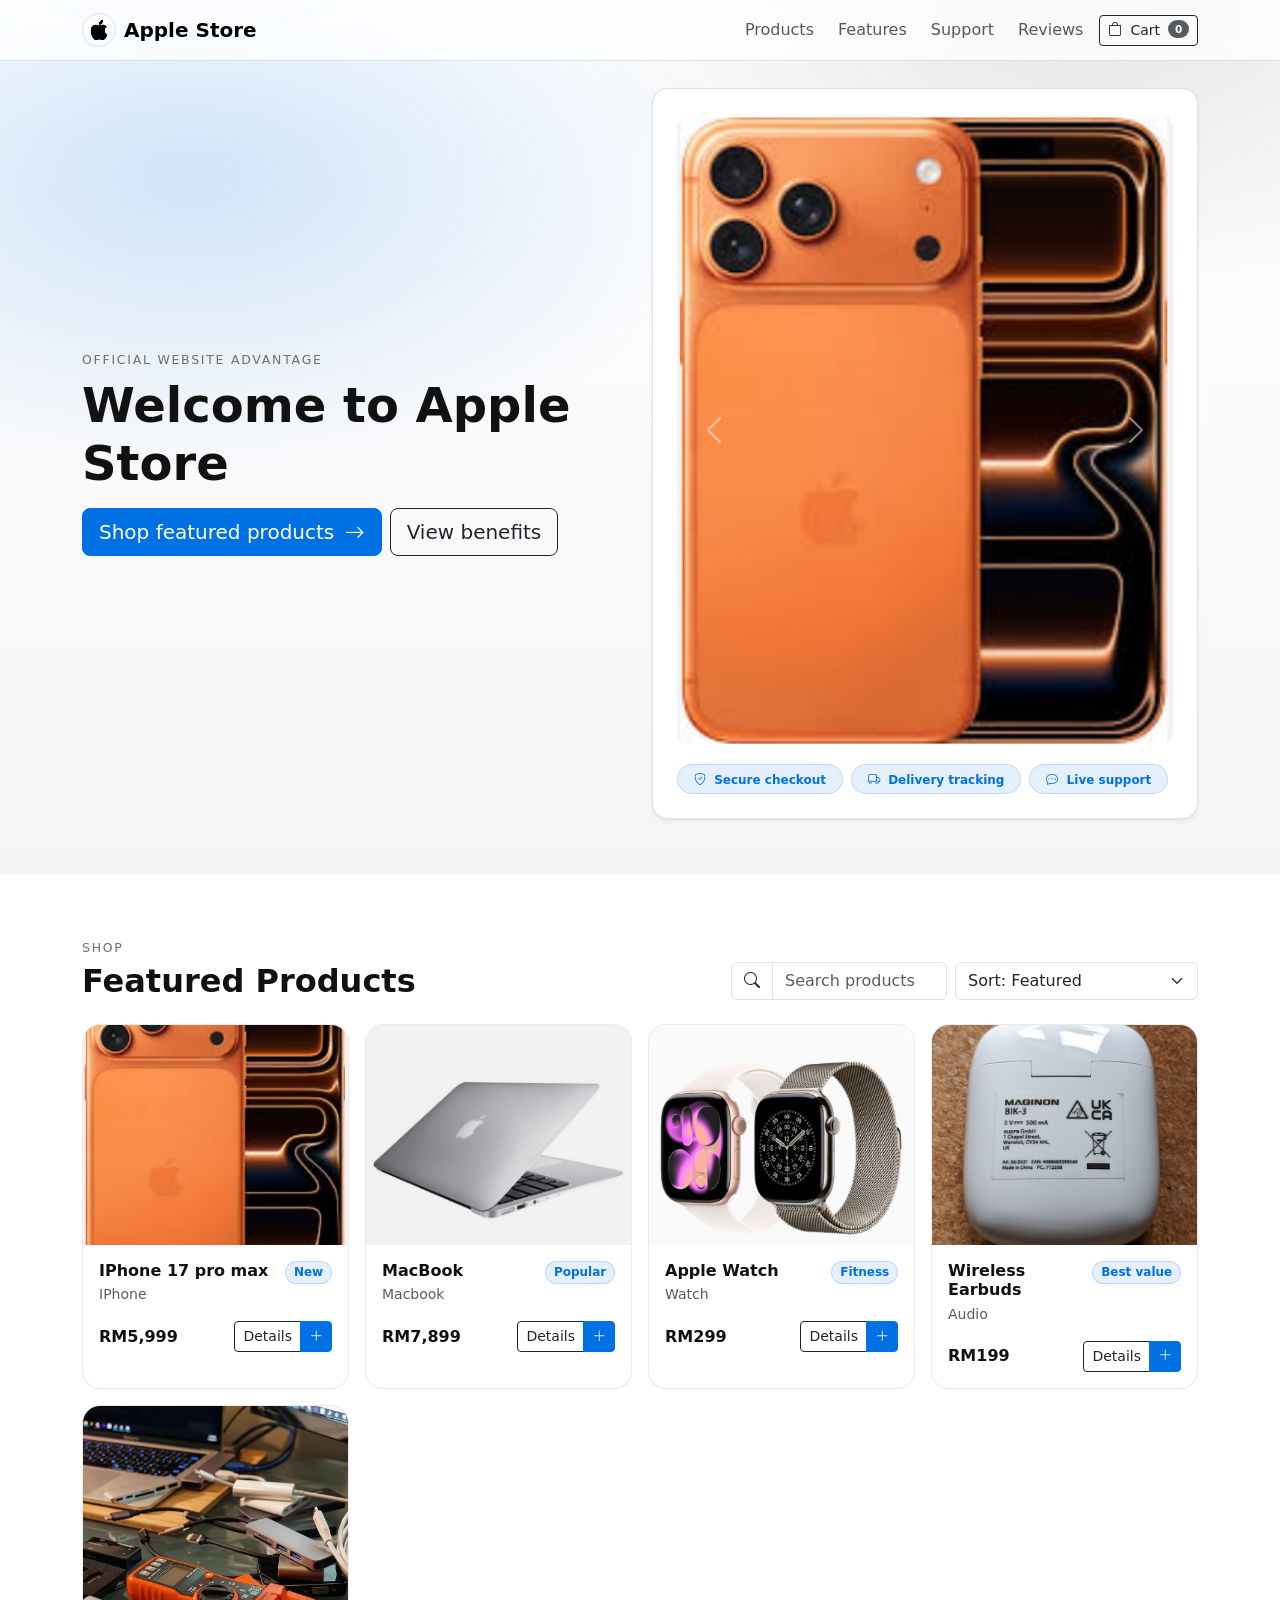
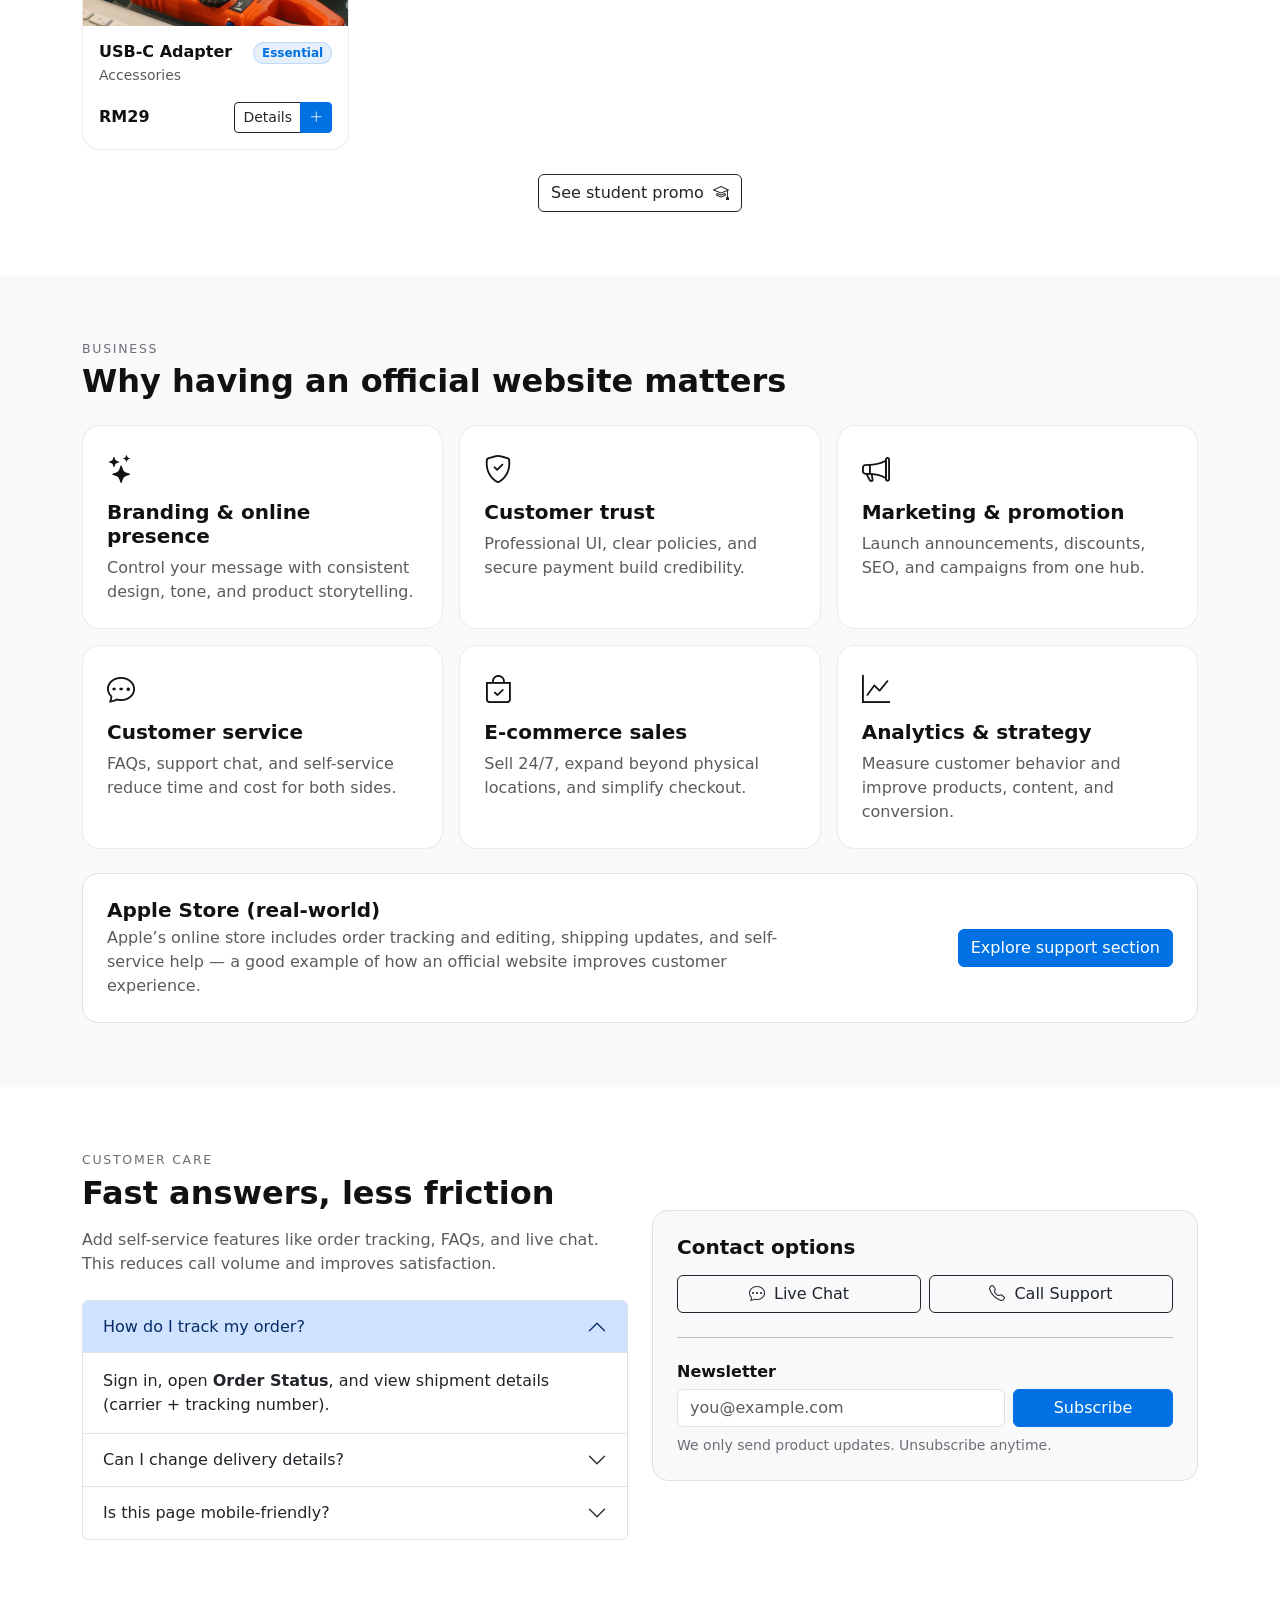
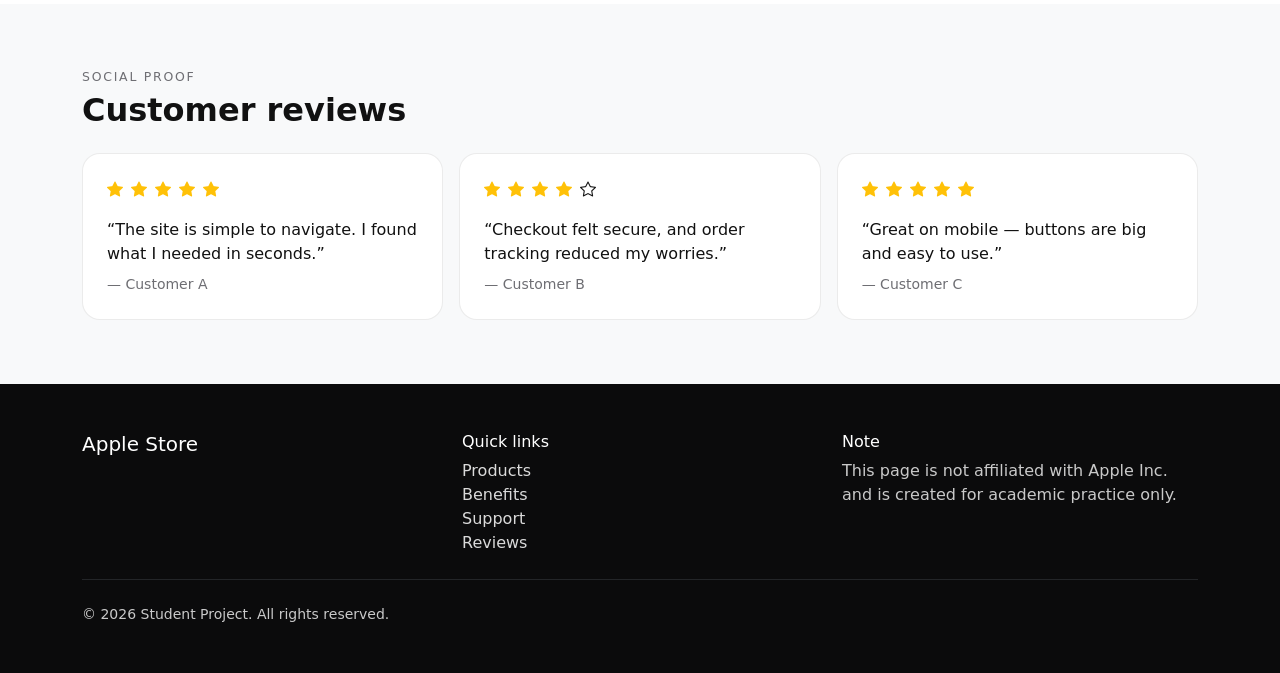
==== index.html @ 14f49285 "Update index.html" ====
<!DOCTYPE html>
<html lang="en">
<head>
  <meta charset="utf-8"/>
  <meta name="viewport" content="width=device-width, initial-scale=1"/>
  <title>Apple Store</title>

  <link href="https://cdn.jsdelivr.net/npm/bootstrap@5.3.3/dist/css/bootstrap.min.css" rel="stylesheet">
  <link href="https://cdn.jsdelivr.net/npm/bootstrap-icons@1.11.3/font/bootstrap-icons.min.css" rel="stylesheet">
  <link href="./style.css" rel="stylesheet">

  <meta name="description" content="Educational Apple Store style landing page example built with HTML, CSS, and Bootstrap.">
</head>

<body>
  <!-- Top Nav -->
  <nav class="navbar navbar-expand-lg bg-white bg-opacity-75 border-bottom fixed-top">
    <div class="container">
      <a class="navbar-brand fw-semibold d-flex align-items-center gap-2" href="#">
        <span class="d-inline-flex align-items-center justify-content-center rounded-circle border" style="width:34px;height:34px">
          <i class="bi bi-apple" aria-hidden="true"></i>
        </span>
        <span>Apple Store</span>
      </a>

      <button class="navbar-toggler" type="button" data-bs-toggle="collapse" data-bs-target="#navMain" aria-controls="navMain" aria-expanded="false" aria-label="Toggle navigation">
        <span class="navbar-toggler-icon"></span>
      </button>

      <div class="collapse navbar-collapse" id="navMain">
        <ul class="navbar-nav ms-auto align-items-lg-center gap-lg-2">
          <li class="nav-item"><a class="nav-link" href="#products">Products</a></li>
          <li class="nav-item"><a class="nav-link" href="#features">Features</a></li>
          <li class="nav-item"><a class="nav-link" href="#support">Support</a></li>
          <li class="nav-item"><a class="nav-link" href="#reviews">Reviews</a></li>
          <li class="nav-item">
            <button class="btn btn-outline-dark btn-sm d-flex align-items-center gap-2" data-bs-toggle="offcanvas" data-bs-target="#cartCanvas" aria-controls="cartCanvas">
              <i class="bi bi-bag" aria-hidden="true"></i>
              Cart
              <span id="cartCount" class="badge text-bg-dark rounded-pill">0</span>
            </button>
          </li>
        </ul>
      </div>
    </div>
  </nav>

  <!-- Hero -->
  <header class="hero">
    <div class="container">
      <div class="row align-items-center g-4">
        <div class="col-lg-6">
          <p class="kicker mb-2">Official Website Advantage</p>
          <h1 class="display-5 fw-bold mb-3">Welcome to Apple Store</h1>

          <div class="d-flex flex-wrap gap-2">
            <a class="btn btn-brand btn-lg" href="#products">
              Shop featured products <i class="bi bi-arrow-right ms-1" aria-hidden="true"></i>
            </a>
            <a class="btn btn-outline-dark btn-lg" href="#features">View benefits</a>
          </div>
        </div>

        <div class="col-lg-6">
          <div class="p-3 p-md-4 bg-white rounded-4 border shadow-sm">
            <div id="heroCarousel" class="carousel slide" data-bs-ride="carousel" aria-label="Featured product carousel">
              <div class="carousel-inner rounded-4">
                <div class="carousel-item active">
                  <img src="iphone.jpg" class="d-block w-100" alt="Smartphone product photo">
                </div>
                <div class="carousel-item">
                  <img src="macbook.jpg" class="d-block w-100" alt="Laptop product photo">
                </div>
                <div class="carousel-item">
                  <img src="apple watch.jpg" class="d-block w-100" alt="Smartwatch product photo">
                </div>
              </div>
              <button class="carousel-control-prev" type="button" data-bs-target="#heroCarousel" data-bs-slide="prev" aria-label="Previous">
                <span class="carousel-control-prev-icon" aria-hidden="true"></span>
              </button>
              <button class="carousel-control-next" type="button" data-bs-target="#heroCarousel" data-bs-slide="next" aria-label="Next">
                <span class="carousel-control-next-icon" aria-hidden="true"></span>
              </button>
            </div>

            <div class="d-flex flex-wrap gap-2 mt-3">
              <span class="badge badge-soft rounded-pill px-3 py-2"><i class="bi bi-shield-check me-1" aria-hidden="true"></i> Secure checkout</span>
              <span class="badge badge-soft rounded-pill px-3 py-2"><i class="bi bi-truck me-1" aria-hidden="true"></i> Delivery tracking</span>
              <span class="badge badge-soft rounded-pill px-3 py-2"><i class="bi bi-chat-dots me-1" aria-hidden="true"></i> Live support</span>
            </div>
          </div>
        </div>
      </div>
    </div>
  </header>

  <!-- Products -->
  <section id="products" class="section-pad">
    <div class="container">
      <div class="d-flex flex-wrap align-items-end justify-content-between gap-2 mb-4">
        <div>
          <p class="kicker mb-1">Shop</p>
          <h2 class="fw-bold mb-0">Featured Products</h2>
        </div>
        <div class="d-flex gap-2">
          <div class="input-group">
            <span class="input-group-text bg-white"><i class="bi bi-search" aria-hidden="true"></i></span>
            <input id="searchInput" type="search" class="form-control" placeholder="Search products (e.g., phone)" aria-label="Search products">
          </div>
          <select id="sortSelect" class="form-select" aria-label="Sort products">
            <option value="featured" selected>Sort: Featured</option>
            <option value="priceLow">Price: Low → High</option>
            <option value="priceHigh">Price: High → Low</option>
          </select>
        </div>
      </div>

      <div id="productGrid" class="row g-3">
        <!-- Product cards injected by JS -->
      </div>

      <div class="text-center mt-4">
        <button class="btn btn-outline-dark" data-bs-toggle="modal" data-bs-target="#promoModal">
          See student promo <i class="bi bi-mortarboard ms-1" aria-hidden="true"></i>
        </button>
      </div>
    </div>
  </section>

  <!-- Features -->
  <section id="features" class="section-pad bg-light">
    <div class="container">
      <p class="kicker mb-1">Business</p>
      <h2 class="fw-bold mb-4">Why having an official website matters</h2>

      <div class="row g-3">
        <div class="col-md-6 col-lg-4">
          <div class="feature-tile p-4 h-100">
            <i class="bi bi-stars fs-3" aria-hidden="true"></i>
            <h5 class="mt-2 fw-semibold">Branding & online presence</h5>
            <p class="mb-0 text-muted">Control your message with consistent design, tone, and product storytelling.</p>
          </div>
        </div>
        <div class="col-md-6 col-lg-4">
          <div class="feature-tile p-4 h-100">
            <i class="bi bi-shield-check fs-3" aria-hidden="true"></i>
            <h5 class="mt-2 fw-semibold">Customer trust</h5>
            <p class="mb-0 text-muted">Professional UI, clear policies, and secure payment build credibility.</p>
          </div>
        </div>
        <div class="col-md-6 col-lg-4">
          <div class="feature-tile p-4 h-100">
            <i class="bi bi-megaphone fs-3" aria-hidden="true"></i>
            <h5 class="mt-2 fw-semibold">Marketing & promotion</h5>
            <p class="mb-0 text-muted">Launch announcements, discounts, SEO, and campaigns from one hub.</p>
          </div>
        </div>
        <div class="col-md-6 col-lg-4">
          <div class="feature-tile p-4 h-100">
            <i class="bi bi-chat-dots fs-3" aria-hidden="true"></i>
            <h5 class="mt-2 fw-semibold">Customer service</h5>
            <p class="mb-0 text-muted">FAQs, support chat, and self-service reduce time and cost for both sides.</p>
          </div>
        </div>
        <div class="col-md-6 col-lg-4">
          <div class="feature-tile p-4 h-100">
            <i class="bi bi-bag-check fs-3" aria-hidden="true"></i>
            <h5 class="mt-2 fw-semibold">E-commerce sales</h5>
            <p class="mb-0 text-muted">Sell 24/7, expand beyond physical locations, and simplify checkout.</p>
          </div>
        </div>
        <div class="col-md-6 col-lg-4">
          <div class="feature-tile p-4 h-100">
            <i class="bi bi-graph-up fs-3" aria-hidden="true"></i>
            <h5 class="mt-2 fw-semibold">Analytics & strategy</h5>
            <p class="mb-0 text-muted">Measure customer behavior and improve products, content, and conversion.</p>
          </div>
        </div>
      </div>

      <div class="mt-4 p-4 bg-white border rounded-4">
        <div class="row g-3 align-items-center">
          <div class="col-lg-8">
            <h5 class="fw-semibold mb-1">Apple Store (real-world)</h5>
            <p class="mb-0 text-muted">
              Apple’s online store includes order tracking and editing, shipping updates, and self-service help —
              a good example of how an official website improves customer experience.
            </p>
          </div>
          <div class="col-lg-4 text-lg-end">
            <a class="btn btn-brand" href="#support">Explore support section</a>
          </div>
        </div>
      </div>
    </div>
  </section>

  <!-- Support -->
  <section id="support" class="section-pad">
    <div class="container">
      <div class="row align-items-center g-4">
        <div class="col-lg-6">
          <p class="kicker mb-1">Customer care</p>
          <h2 class="fw-bold mb-3">Fast answers, less friction</h2>
          <p class="text-muted mb-4">
            Add self-service features like order tracking, FAQs, and live chat. This reduces call volume and improves satisfaction.
          </p>

          <div class="accordion" id="supportFaq">
            <div class="accordion-item">
              <h2 class="accordion-header" id="q1">
                <button class="accordion-button" type="button" data-bs-toggle="collapse" data-bs-target="#a1" aria-expanded="true" aria-controls="a1">
                  How do I track my order?
                </button>
              </h2>
              <div id="a1" class="accordion-collapse collapse show" aria-labelledby="q1" data-bs-parent="#supportFaq">
                <div class="accordion-body">
                  Sign in, open <strong>Order Status</strong>, and view shipment details (carrier + tracking number).
                </div>
              </div>
            </div>

            <div class="accordion-item">
              <h2 class="accordion-header" id="q2">
                <button class="accordion-button collapsed" type="button" data-bs-toggle="collapse" data-bs-target="#a2" aria-expanded="false" aria-controls="a2">
                  Can I change delivery details?
                </button>
              </h2>
              <div id="a2" class="accordion-collapse collapse" aria-labelledby="q2" data-bs-parent="#supportFaq">
                <div class="accordion-body">
                  Yes—many stores allow you to edit contact or delivery details before shipping.
                </div>
              </div>
            </div>

            <div class="accordion-item">
              <h2 class="accordion-header" id="q3">
                <button class="accordion-button collapsed" type="button" data-bs-toggle="collapse" data-bs-target="#a3" aria-expanded="false" aria-controls="a3">
                  Is this page mobile-friendly?
                </button>
              </h2>
              <div id="a3" class="accordion-collapse collapse" aria-labelledby="q3" data-bs-parent="#supportFaq">
                <div class="accordion-body">
                  Yes—Bootstrap grid + responsive components adapt layout for phones, tablets, and desktops.
                </div>
              </div>
            </div>
          </div>
        </div>

        <div class="col-lg-6">
          <div class="p-4 bg-light border rounded-4">
            <h5 class="fw-semibold">Contact options</h5>
            <div class="row g-2 mt-2">
              <div class="col-sm-6">
                <button class="btn btn-outline-dark w-100" id="chatBtn">
                  <i class="bi bi-chat-dots me-1" aria-hidden="true"></i> Live Chat
                </button>
              </div>
              <div class="col-sm-6">
                <button class="btn btn-outline-dark w-100" id="callBtn">
                  <i class="bi bi-telephone me-1" aria-hidden="true"></i> Call Support
                </button>
              </div>
            </div>

            <hr class="my-4">

            <h6 class="fw-semibold">Newsletter</h6>
            <form class="row g-2" id="newsletterForm">
              <div class="col-8">
                <label class="visually-hidden" for="newsletterEmail">Email</label>
                <input id="newsletterEmail" type="email" class="form-control" placeholder="you@example.com" required>
              </div>
              <div class="col-4">
                <button class="btn btn-brand w-100" type="submit">Subscribe</button>
              </div>
            </form>
            <p class="small-note mt-2 mb-0">We only send product updates. Unsubscribe anytime.</p>
          </div>
        </div>
      </div>
    </div>
  </section>

  <!-- Reviews -->
  <section id="reviews" class="section-pad bg-light">
    <div class="container">
      <p class="kicker mb-1">Social proof</p>
      <h2 class="fw-bold mb-4">Customer reviews</h2>

      <div class="row g-3">
        <div class="col-md-4">
          <div class="testimonial p-4 h-100">
            <div class="d-flex align-items-center gap-2">
              <i class="bi bi-star-fill text-warning" aria-hidden="true"></i>
              <i class="bi bi-star-fill text-warning" aria-hidden="true"></i>
              <i class="bi bi-star-fill text-warning" aria-hidden="true"></i>
              <i class="bi bi-star-fill text-warning" aria-hidden="true"></i>
              <i class="bi bi-star-fill text-warning" aria-hidden="true"></i>
            </div>
            <p class="mt-3 mb-0">“The site is simple to navigate. I found what I needed in seconds.”</p>
            <p class="small-note mt-2 mb-0">— Customer A</p>
          </div>
        </div>
        <div class="col-md-4">
          <div class="testimonial p-4 h-100">
            <div class="d-flex align-items-center gap-2">
              <i class="bi bi-star-fill text-warning" aria-hidden="true"></i>
              <i class="bi bi-star-fill text-warning" aria-hidden="true"></i>
              <i class="bi bi-star-fill text-warning" aria-hidden="true"></i>
              <i class="bi bi-star-fill text-warning" aria-hidden="true"></i>
              <i class="bi bi-star" aria-hidden="true"></i>
            </div>
            <p class="mt-3 mb-0">“Checkout felt secure, and order tracking reduced my worries.”</p>
            <p class="small-note mt-2 mb-0">— Customer B</p>
          </div>
        </div>
        <div class="col-md-4">
          <div class="testimonial p-4 h-100">
            <div class="d-flex align-items-center gap-2">
              <i class="bi bi-star-fill text-warning" aria-hidden="true"></i>
              <i class="bi bi-star-fill text-warning" aria-hidden="true"></i>
              <i class="bi bi-star-fill text-warning" aria-hidden="true"></i>
              <i class="bi bi-star-fill text-warning" aria-hidden="true"></i>
              <i class="bi bi-star-fill text-warning" aria-hidden="true"></i>
            </div>
            <p class="mt-3 mb-0">“Great on mobile — buttons are big and easy to use.”</p>
            <p class="small-note mt-2 mb-0">— Customer C</p>
          </div>
        </div>
      </div>
    </div>
  </section>

  <!-- Footer -->
  <footer class="footer py-5">
    <div class="container">
      <div class="row g-4">
        <div class="col-md-6 col-lg-4">
          <h5 class="text-white">Apple Store</h5>
        </div>
        <div class="col-md-6 col-lg-4">
          <h6 class="text-white">Quick links</h6>
          <ul class="list-unstyled mb-0">
            <li><a href="#products">Products</a></li>
            <li><a href="#features">Benefits</a></li>
            <li><a href="#support">Support</a></li>
            <li><a href="#reviews">Reviews</a></li>
          </ul>
        </div>
        <div class="col-lg-4">
          <h6 class="text-white">Note</h6>
          <p class="mb-0">This page is not affiliated with Apple Inc. and is created for academic practice only.</p>
        </div>
      </div>

      <hr class="border-secondary my-4">

      <div class="d-flex flex-wrap justify-content-between align-items-center gap-2">
        <small>© 2026 Student Project. All rights reserved.</small>
      </div>
    </div>
  </footer>

  <!-- Offcanvas Cart -->
  <div class="offcanvas offcanvas-end" tabindex="-1" id="cartCanvas" aria-labelledby="cartCanvasLabel">
    <div class="offcanvas-header">
      <h5 class="offcanvas-title" id="cartCanvasLabel"><i class="bi bi-bag me-1" aria-hidden="true"></i> Cart</h5>
      <button type="button" class="btn-close" data-bs-dismiss="offcanvas" aria-label="Close"></button>
    </div>
    <div class="offcanvas-body">
      <div id="cartItems" class="vstack gap-3">
        <p class="text-muted mb-0">No items yet. Add a product to begin.</p>
      </div>

      <hr class="my-4">

      <div class="d-flex justify-content-between">
        <span class="fw-semibold">Subtotal</span>
        <span id="cartSubtotal" class="fw-semibold">RM0</span>
      </div>

      <div class="d-grid gap-2 mt-3">
        <button class="btn btn-brand" id="checkoutBtn"><i class="bi bi-lock me-1" aria-hidden="true"></i> Secure checkout</button>
        <button class="btn btn-outline-dark" id="clearCartBtn">Clear cart</button>
      </div>

      <p class="small-note mt-3 mb-0">
        Demo cart for assignment only (no real payment).
      </p>
    </div>
  </div>

  <!-- Promo Modal -->
  <div class="modal fade" id="promoModal" tabindex="-1" aria-labelledby="promoModalLabel" aria-hidden="true">
    <div class="modal-dialog modal-dialog-centered">
      <div class="modal-content rounded-4">
        <div class="modal-header">
          <h5 class="modal-title" id="promoModalLabel"><i class="bi bi-mortarboard me-1" aria-hidden="true"></i> Student promotion</h5>
          <button type="button" class="btn-close" data-bs-dismiss="modal" aria-label="Close"></button>
        </div>
        <div class="modal-body">
          <p class="mb-2">Example promo message:</p>
          <ul class="mb-0">
            <li>Save 10% on selected devices</li>
            <li>Free engraving on accessories</li>
            <li>Extended warranty add-on</li>
          </ul>
        </div>
        <div class="modal-footer">
          <button type="button" class="btn btn-outline-dark" data-bs-dismiss="modal">Close</button>
          <a href="#products" class="btn btn-brand" data-bs-dismiss="modal">Start shopping</a>
        </div>
      </div>
    </div>
  </div>

  <!-- Product Details Modal -->
  <div class="modal fade" id="productModal" tabindex="-1" aria-hidden="true">
    <div class="modal-dialog modal-dialog-centered">
      <div class="modal-content rounded-4">
        <div class="modal-header">
          <h5 class="modal-title" id="modalTitle">Product</h5>
          <button type="button" class="btn-close" data-bs-dismiss="modal" aria-label="Close"></button>
        </div>

        <div class="modal-body text-center">
          <img id="modalImg" src="" alt="" class="img-fluid rounded mb-3" style="max-height:250px;">
          <p id="modalCategory" class="text-muted mb-1"></p>
          <h4 id="modalPrice" class="mb-3"></h4>
          <p id="modalDesc">Product description here.</p>
        </div>

        <div class="modal-footer">
          <button class="btn btn-brand" id="modalAddCart">Add to Cart</button>
          <button class="btn btn-outline-dark" data-bs-dismiss="modal">Close</button>
        </div>
      </div>
    </div>
  </div>

  <!-- Toast -->
  <div class="toast-container position-fixed bottom-0 end-0 p-3">
    <div id="appToast" class="toast align-items-center" role="status" aria-live="polite" aria-atomic="true">
      <div class="d-flex">
        <div id="toastBody" class="toast-body">Added to cart.</div>
        <button type="button" class="btn-close me-2 m-auto" data-bs-dismiss="toast" aria-label="Close"></button>
      </div>
    </div>
  </div>

  <script src="https://cdn.jsdelivr.net/npm/bootstrap@5.3.3/dist/js/bootstrap.bundle.min.js"></script>

  <script>
    // ------- Data -------
    const PRODUCTS = [
      {
        id: "phone",
        name: "IPhone 17 pro max",
        category: "IPhone",
        price: 5999,
        img: "iphone.jpg",
        tag: "New",
        desc: "A modern smartphone with powerful performance, advanced camera features, and premium design."
      },
      {
        id: "laptop",
        name: "MacBook",
        category: "Macbook",
        price: 7899,
        img: "macbook.jpg",
        tag: "Popular",
        desc: "A lightweight and powerful laptop suitable for students, office work, and creative tasks."
      },
      {
        id: "watch",
        name: "Apple Watch",
        category: "Watch",
        price: 299,
        img: "apple watch.jpg",
        tag: "Fitness",
        desc: "A smart watch that helps users track fitness, health, notifications, and daily activities."
      },
      {
        id: "earbuds",
        name: "Wireless Earbuds",
        category: "Audio",
        price: 199,
        img: "earbuds.jpg",
        tag: "Best value",
        desc: "Wireless earbuds with clear sound quality, comfortable fit, and easy Bluetooth connection."
      },
      {
        id: "accessory",
        name: "USB-C Adapter",
        category: "Accessories",
        price: 29,
        img: "adapter.jpg",
        tag: "Essential",
        desc: "A compact USB-C adapter used to connect devices such as USB drives, HDMI displays, and other accessories."
      }
    ];

    // ------- Render -------
    const productGrid = document.getElementById("productGrid");
    const searchInput = document.getElementById("searchInput");
    const sortSelect = document.getElementById("sortSelect");

    function money(n) {
      return "RM" + n.toLocaleString();
    }

    function renderProducts(list) {
      productGrid.innerHTML = "";
      list.forEach(p => {
        const col = document.createElement("div");
        col.className = "col-sm-6 col-lg-4 col-xl-3";
        col.innerHTML = `
          <div class="product-card h-100">
            <img src="${p.img}" alt="${p.name}">
            <div class="p-3">
              <div class="d-flex justify-content-between align-items-start gap-2">
                <div>
                  <h6 class="fw-semibold mb-1">${p.name}</h6>
                  <div class="text-muted small">${p.category}</div>
                </div>
                <span class="badge badge-soft rounded-pill">${p.tag}</span>
              </div>
              <div class="d-flex justify-content-between align-items-center mt-3">
                <div class="price">${money(p.price)}</div>
                <div class="btn-group">
                  <button class="btn btn-outline-dark btn-sm" data-action="details" data-id="${p.id}">
                    Details
                  </button>
                  <button class="btn btn-brand btn-sm" data-action="add" data-id="${p.id}">
                    <i class="bi bi-plus-lg" aria-hidden="true"></i>
                  </button>
                </div>
              </div>
            </div>
          </div>
        `;
        productGrid.appendChild(col);
      });
    }

    // ------- Cart logic -------
    let cart = [];
    const cartCount = document.getElementById("cartCount");
    const cartItems = document.getElementById("cartItems");
    const cartSubtotal = document.getElementById("cartSubtotal");

    function updateCartUI() {
      cartCount.textContent = cart.reduce((s, i) => s + i.qty, 0);
      const subtotal = cart.reduce((s, i) => s + i.qty * i.price, 0);
      cartSubtotal.textContent = money(subtotal);

      if (cart.length === 0) {
        cartItems.innerHTML = '<p class="text-muted mb-0">No items yet. Add a product to begin.</p>';
        return;
      }

      cartItems.innerHTML = "";
      cart.forEach(item => {
        const row = document.createElement("div");
        row.className = "d-flex gap-3 align-items-center";
        row.innerHTML = `
          <img src="${item.img}" alt="${item.name}" class="rounded-3 border" style="width:64px;height:64px;object-fit:cover">
          <div class="flex-grow-1">
            <div class="fw-semibold">${item.name}</div>
            <div class="text-muted small">${money(item.price)} • Qty: ${item.qty}</div>
          </div>
          <button class="btn btn-outline-dark btn-sm" aria-label="Remove ${item.name}" data-action="remove" data-id="${item.id}">
            <i class="bi bi-dash-lg" aria-hidden="true"></i>
          </button>
        `;
        cartItems.appendChild(row);
      });
    }

    function addToCart(id) {
      const p = PRODUCTS.find(x => x.id === id);
      if (!p) return;

      const existing = cart.find(x => x.id === id);
      if (existing) {
        existing.qty += 1;
      } else {
        cart.push({ ...p, qty: 1 });
      }

      updateCartUI();
      showToast(`${p.name} added to cart`);
    }

    function removeFromCart(id) {
      const idx = cart.findIndex(x => x.id === id);
      if (idx < 0) return;

      cart[idx].qty -= 1;
      if (cart[idx].qty <= 0) cart.splice(idx, 1);

      updateCartUI();
    }

    // ------- Interactions -------
    const toastEl = document.getElementById("appToast");
    const toastBody = document.getElementById("toastBody");
    const toast = new bootstrap.Toast(toastEl, { delay: 2000 });

    function showToast(msg) {
      toastBody.textContent = msg;
      toast.show();
    }

    productGrid.addEventListener("click", (e) => {
      const btn = e.target.closest("[data-action]");
      if (!btn) return;

      const id = btn.getAttribute("data-id");
      const action = btn.getAttribute("data-action");

      if (action === "add") {
        addToCart(id);
      }

      if (action === "details") {
        const p = PRODUCTS.find(x => x.id === id);
        if (!p) return;

        document.getElementById("modalTitle").textContent = p.name;
        document.getElementById("modalImg").src = p.img;
        document.getElementById("modalImg").alt = p.name;
        document.getElementById("modalCategory").textContent = p.category;
        document.getElementById("modalPrice").textContent = money(p.price);
        document.getElementById("modalDesc").textContent = p.desc;

        document.getElementById("modalAddCart").onclick = () => {
          addToCart(p.id);
        };

        const modal = new bootstrap.Modal(document.getElementById("productModal"));
        modal.show();
      }
    });

    cartItems.addEventListener("click", (e) => {
      const btn = e.target.closest("button");
      if (!btn) return;

      const id = btn.getAttribute("data-id");
      const action = btn.getAttribute("data-action");

      if (action === "remove") removeFromCart(id);
    });

    document.getElementById("clearCartBtn").addEventListener("click", () => {
      cart = [];
      updateCartUI();
      showToast("Cart cleared");
    });

    document.getElementById("checkoutBtn").addEventListener("click", () => {
      showToast("Checkout (demo) — integrate payment gateway here");
    });

    document.getElementById("chatBtn").addEventListener("click", () => {
      showToast("Live chat (demo) opened");
    });

    document.getElementById("callBtn").addEventListener("click", () => {
      showToast("Calling support (demo)");
    });

    document.getElementById("newsletterForm").addEventListener("submit", (e) => {
      e.preventDefault();
      const email = document.getElementById("newsletterEmail").value.trim();
      if (!email) return;

      showToast(`Subscribed: ${email}`);
      e.target.reset();
    });

    function applyFilters() {
      const q = searchInput.value.trim().toLowerCase();

      let list = PRODUCTS.filter(p =>
        p.name.toLowerCase().includes(q) || p.category.toLowerCase().includes(q)
      );

      if (sortSelect.value === "priceLow") {
        list = [...list].sort((a, b) => a.price - b.price);
      }

      if (sortSelect.value === "priceHigh") {
        list = [...list].sort((a, b) => b.price - a.price);
      }

      renderProducts(list);
    }

    searchInput.addEventListener("input", applyFilters);
    sortSelect.addEventListener("change", applyFilters);

    // Initial
    renderProducts(PRODUCTS);
    updateCartUI();
  </script>
</body>
</html>
---- style.css ----
:root{
  --brand-black:#0b0b0c;
  --brand-gray:#f5f5f7;
  --brand-muted:#6e6e73;
  --brand-blue:#0071e3;
}

body{
  font-family: system-ui, -apple-system, Segoe UI, Roboto, Helvetica, Arial,
    "Apple Color Emoji","Segoe UI Emoji";
  color:#111;
}

.navbar{
  backdrop-filter: blur(10px);
}

.hero{
  background:
    radial-gradient(900px 500px at 15% 20%, rgba(0,113,227,0.18), transparent 60%),
    radial-gradient(900px 500px at 85% 0%, rgba(0,0,0,0.10), transparent 60%),
    linear-gradient(180deg, #ffffff 0%, var(--brand-gray) 100%);
  padding-top: 5.5rem;
  padding-bottom: 3.5rem;
}

.section-pad{
  padding: 4rem 0;
}

.kicker{
  letter-spacing: .14em;
  text-transform: uppercase;
  font-size: .78rem;
  color: var(--brand-muted);
}

.display-tight{
  letter-spacing: -0.02em;
}

.lead-muted{
  color: var(--brand-muted);
}

.btn-brand{
  background: var(--brand-blue);
  border-color: var(--brand-blue);
  color: #fff;
}
.btn-brand:hover{
  filter: brightness(0.95);
  color:#fff;
}

.product-card{
  border: 1px solid rgba(0,0,0,0.08);
  border-radius: 18px;
  overflow: hidden;
  transition: transform .15s ease, box-shadow .15s ease;
  background: #fff;
}
.product-card:hover{
  transform: translateY(-3px);
  box-shadow: 0 12px 30px rgba(0,0,0,0.10);
}
.product-card img{
  object-fit: cover;
  height: 220px;
  width: 100%;
}
.price{
  font-weight: 700;
}
.badge-soft{
  background: rgba(0,113,227,0.10);
  color: var(--brand-blue);
  border: 1px solid rgba(0,113,227,0.18);
}

.feature-tile{
  border-radius: 18px;
  border: 1px solid rgba(0,0,0,0.08);
  background: #fff;
}

.testimonial{
  border-radius: 18px;
  background: #fff;
  border: 1px solid rgba(0,0,0,0.08);
}

.footer{
  background: #0b0b0c;
  color: rgba(255,255,255,0.78);
}
.footer a{
  color: rgba(255,255,255,0.85);
  text-decoration: none;
}
.footer a:hover{
  text-decoration: underline;
}

.small-note{
  font-size: .875rem;
  color: var(--brand-muted);
}
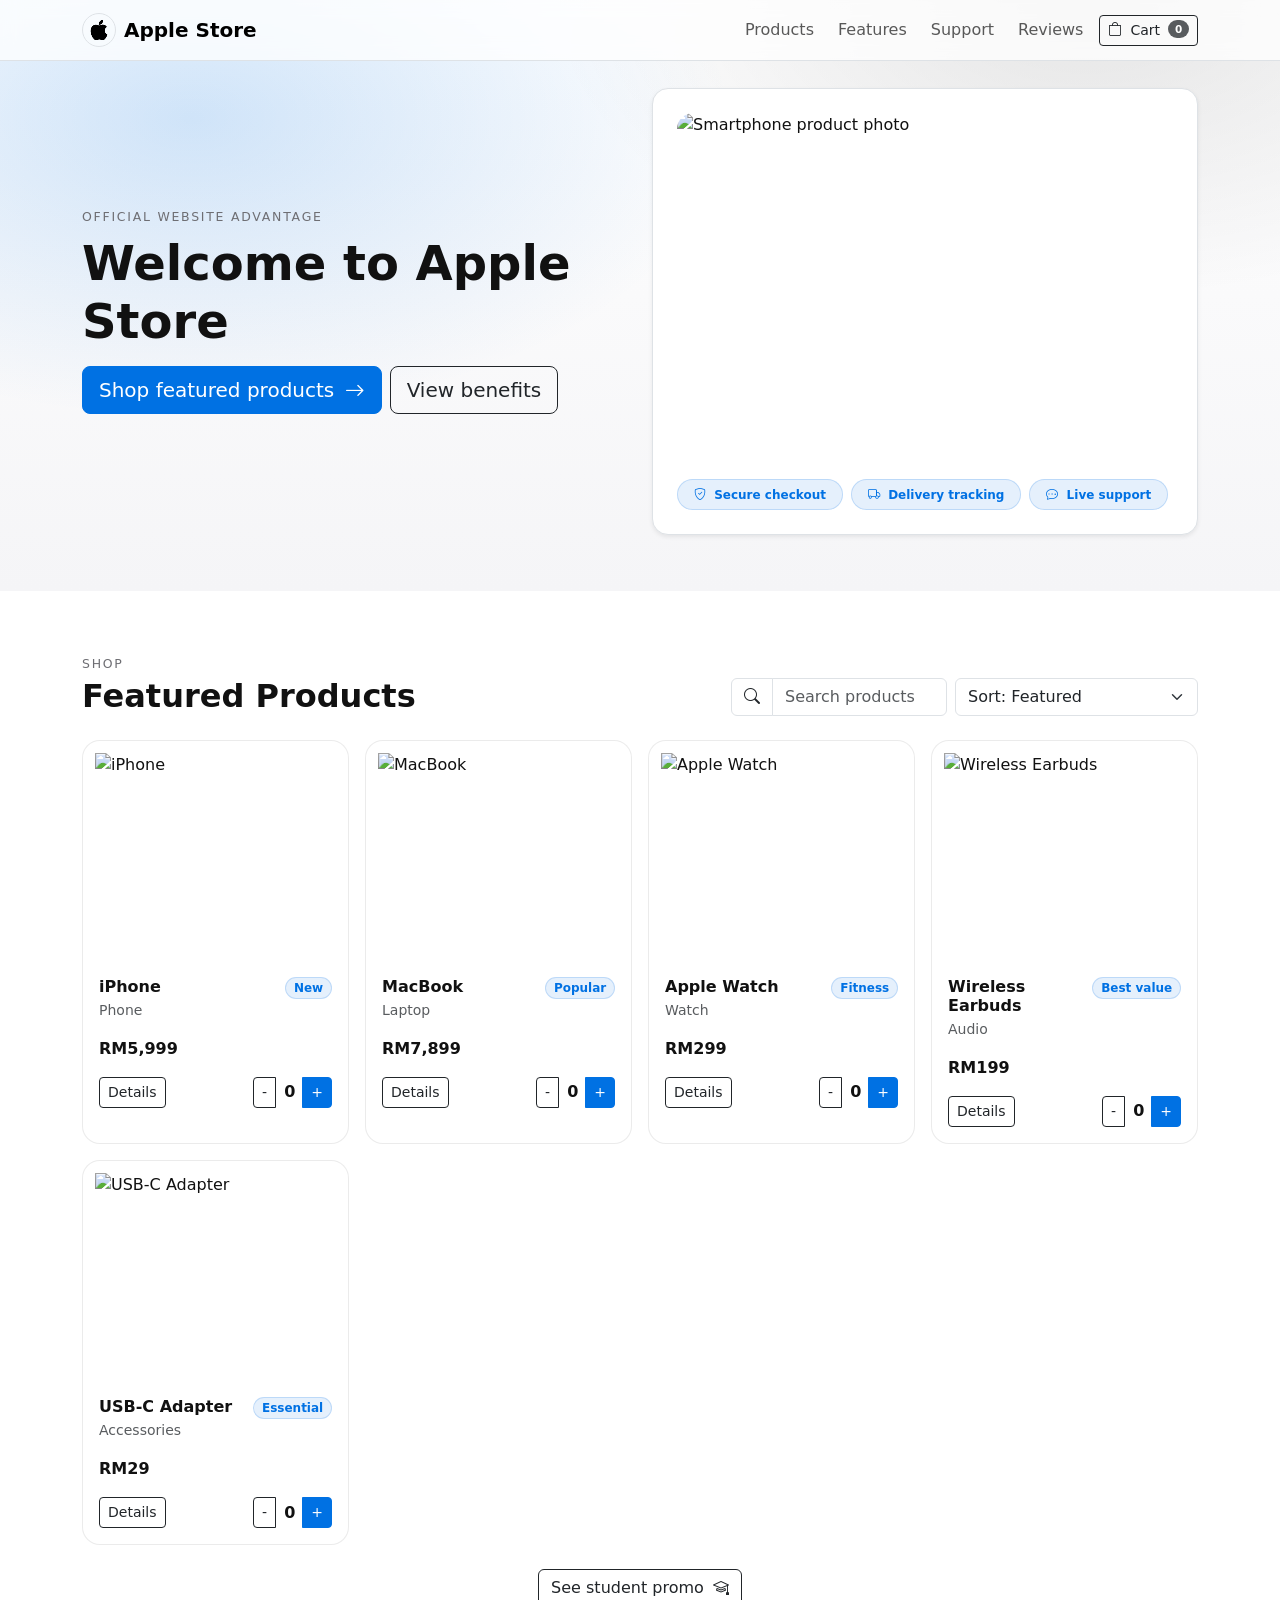
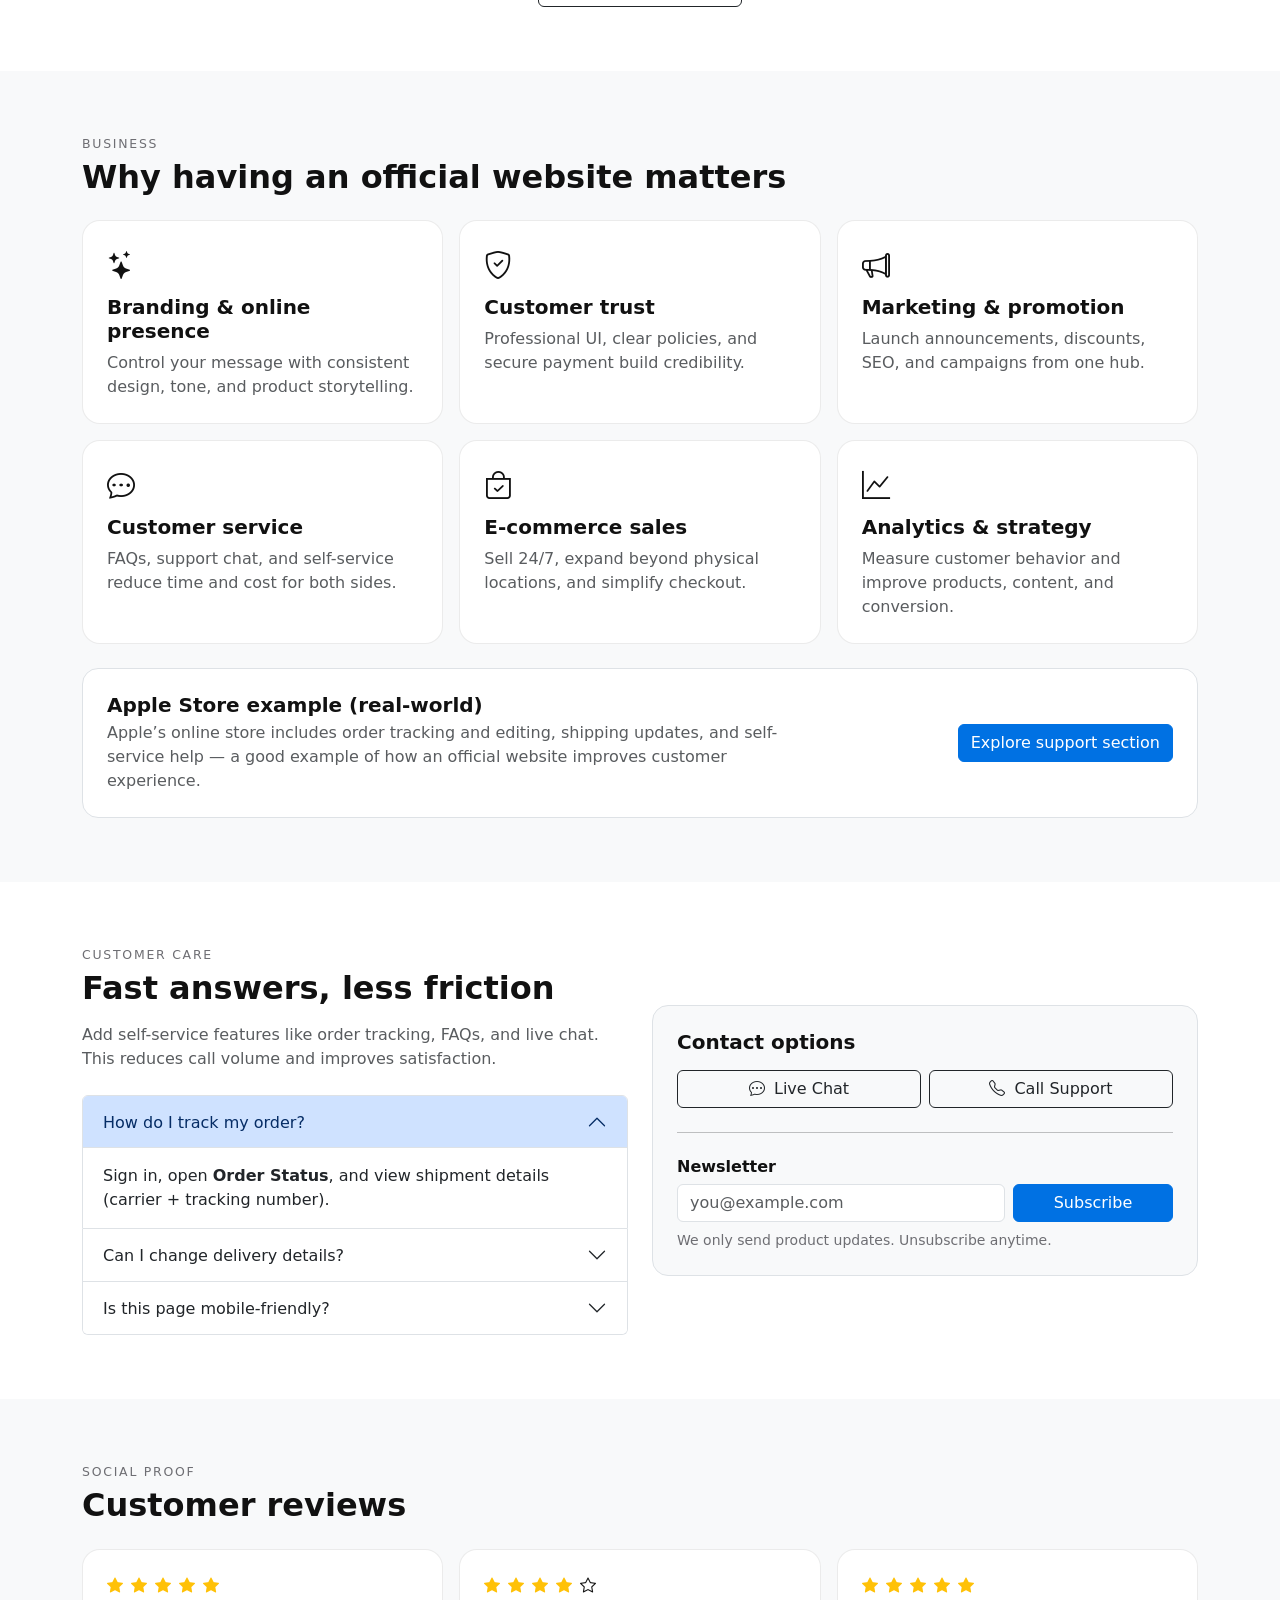
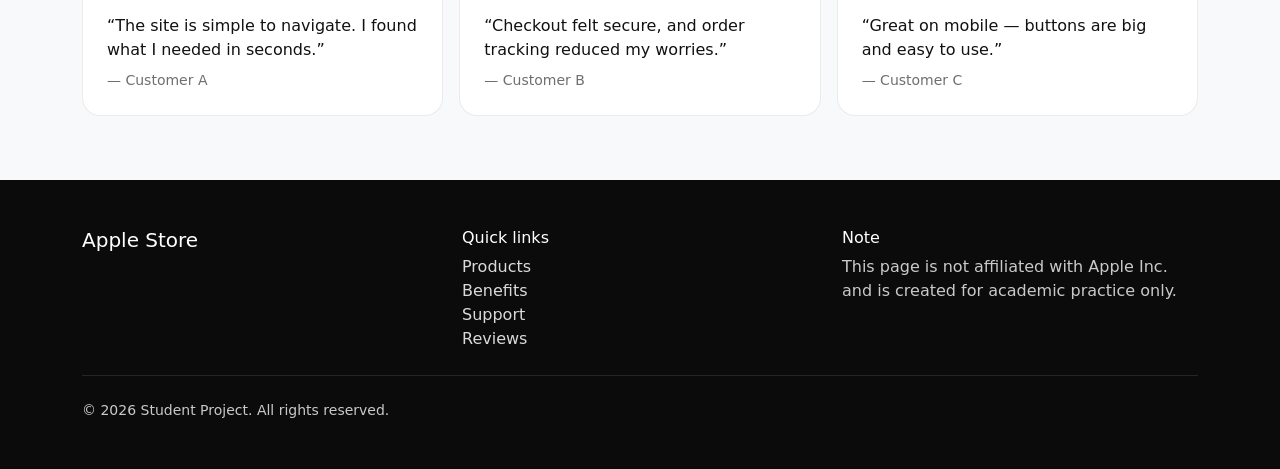
==== commit 136cb1b5: "Update index.html" ====
--- a/index.html
+++ b/index.html
@@ -66,13 +66,13 @@
             <div id="heroCarousel" class="carousel slide" data-bs-ride="carousel" aria-label="Featured product carousel">
               <div class="carousel-inner rounded-4">
                 <div class="carousel-item active">
-                  <img src="iphone.jpg" class="d-block w-100" alt="Smartphone product photo">
+                  <img src="./assets/iphone.jpg" class="d-block w-100" alt="Smartphone product photo">
                 </div>
                 <div class="carousel-item">
-                  <img src="macbook.jpg" class="d-block w-100" alt="Laptop product photo">
+                  <img src="./assets/Macbook.jpg" class="d-block w-100" alt="Laptop product photo">
                 </div>
                 <div class="carousel-item">
-                  <img src="apple watch.jpg" class="d-block w-100" alt="Smartwatch product photo">
+                  <img src="./assets/apple watch.jpg" class="d-block w-100" alt="Smartwatch product photo">
                 </div>
               </div>
               <button class="carousel-control-prev" type="button" data-bs-target="#heroCarousel" data-bs-slide="prev" aria-label="Previous">
@@ -181,7 +181,7 @@
       <div class="mt-4 p-4 bg-white border rounded-4">
         <div class="row g-3 align-items-center">
           <div class="col-lg-8">
-            <h5 class="fw-semibold mb-1">Apple Store (real-world)</h5>
+            <h5 class="fw-semibold mb-1">Apple Store example (real-world)</h5>
             <p class="mb-0 text-muted">
               Apple’s online store includes order tracking and editing, shipping updates, and self-service help —
               a good example of how an official website improves customer experience.
@@ -453,23 +453,22 @@
   <script src="https://cdn.jsdelivr.net/npm/bootstrap@5.3.3/dist/js/bootstrap.bundle.min.js"></script>
 
   <script>
-    // ------- Data -------
     const PRODUCTS = [
       {
         id: "phone",
-        name: "IPhone 17 pro max",
-        category: "IPhone",
+        name: "iPhone",
+        category: "Phone",
         price: 5999,
-        img: "iphone.jpg",
+        img: "./assets/iphone.jpg",
         tag: "New",
         desc: "A modern smartphone with powerful performance, advanced camera features, and premium design."
       },
       {
         id: "laptop",
         name: "MacBook",
-        category: "Macbook",
+        category: "Laptop",
         price: 7899,
-        img: "macbook.jpg",
+        img: "./assets/macbook.jpg",
         tag: "Popular",
         desc: "A lightweight and powerful laptop suitable for students, office work, and creative tasks."
       },
@@ -478,7 +477,7 @@
         name: "Apple Watch",
         category: "Watch",
         price: 299,
-        img: "apple watch.jpg",
+        img: "./assets/apple watch.jpg",
         tag: "Fitness",
         desc: "A smart watch that helps users track fitness, health, notifications, and daily activities."
       },
@@ -487,7 +486,7 @@
         name: "Wireless Earbuds",
         category: "Audio",
         price: 199,
-        img: "earbuds.jpg",
+        img: "./assets/earbuds.jpg",
         tag: "Best value",
         desc: "Wireless earbuds with clear sound quality, comfortable fit, and easy Bluetooth connection."
       },
@@ -496,26 +495,44 @@
         name: "USB-C Adapter",
         category: "Accessories",
         price: 29,
-        img: "adapter.jpg",
+        img: "./assets/adapter.jpg",
         tag: "Essential",
         desc: "A compact USB-C adapter used to connect devices such as USB drives, HDMI displays, and other accessories."
       }
     ];
 
-    // ------- Render -------
     const productGrid = document.getElementById("productGrid");
     const searchInput = document.getElementById("searchInput");
     const sortSelect = document.getElementById("sortSelect");
 
+    let cart = [];
+    const cartCount = document.getElementById("cartCount");
+    const cartItems = document.getElementById("cartItems");
+    const cartSubtotal = document.getElementById("cartSubtotal");
+
+    const toastEl = document.getElementById("appToast");
+    const toastBody = document.getElementById("toastBody");
+    const toast = new bootstrap.Toast(toastEl, { delay: 2000 });
+
     function money(n) {
       return "RM" + n.toLocaleString();
     }
 
+    function showToast(msg) {
+      toastBody.textContent = msg;
+      toast.show();
+    }
+
     function renderProducts(list) {
       productGrid.innerHTML = "";
+
       list.forEach(p => {
+        const item = cart.find(x => x.id === p.id);
+        const qty = item ? item.qty : 0;
+
         const col = document.createElement("div");
         col.className = "col-sm-6 col-lg-4 col-xl-3";
+
         col.innerHTML = `
           <div class="product-card h-100">
             <img src="${p.img}" alt="${p.name}">
@@ -527,29 +544,35 @@
                 </div>
                 <span class="badge badge-soft rounded-pill">${p.tag}</span>
               </div>
+
               <div class="d-flex justify-content-between align-items-center mt-3">
                 <div class="price">${money(p.price)}</div>
-                <div class="btn-group">
-                  <button class="btn btn-outline-dark btn-sm" data-action="details" data-id="${p.id}">
-                    Details
+              </div>
+
+              <div class="d-flex justify-content-between align-items-center mt-3">
+                <button class="btn btn-outline-dark btn-sm" data-action="details" data-id="${p.id}">
+                  Details
+                </button>
+
+                <div class="btn-group align-items-center">
+                  <button class="btn btn-outline-dark btn-sm" data-action="minus" data-id="${p.id}">
+                    -
                   </button>
+
+                  <span class="px-2 fw-semibold">${qty}</span>
+
                   <button class="btn btn-brand btn-sm" data-action="add" data-id="${p.id}">
-                    <i class="bi bi-plus-lg" aria-hidden="true"></i>
+                    +
                   </button>
                 </div>
               </div>
             </div>
           </div>
         `;
+
         productGrid.appendChild(col);
       });
     }
-
-    // ------- Cart logic -------
-    let cart = [];
-    const cartCount = document.getElementById("cartCount");
-    const cartItems = document.getElementById("cartItems");
-    const cartSubtotal = document.getElementById("cartSubtotal");
 
     function updateCartUI() {
       cartCount.textContent = cart.reduce((s, i) => s + i.qty, 0);
@@ -562,19 +585,26 @@
       }
 
       cartItems.innerHTML = "";
+
       cart.forEach(item => {
         const row = document.createElement("div");
         row.className = "d-flex gap-3 align-items-center";
+
         row.innerHTML = `
           <img src="${item.img}" alt="${item.name}" class="rounded-3 border" style="width:64px;height:64px;object-fit:cover">
+
           <div class="flex-grow-1">
             <div class="fw-semibold">${item.name}</div>
-            <div class="text-muted small">${money(item.price)} • Qty: ${item.qty}</div>
-          </div>
-          <button class="btn btn-outline-dark btn-sm" aria-label="Remove ${item.name}" data-action="remove" data-id="${item.id}">
-            <i class="bi bi-dash-lg" aria-hidden="true"></i>
-          </button>
+            <div class="text-muted small">${money(item.price)}</div>
+          </div>
+
+          <div class="btn-group align-items-center">
+            <button class="btn btn-outline-dark btn-sm" data-action="remove" data-id="${item.id}">-</button>
+            <span class="px-2 fw-semibold">${item.qty}</span>
+            <button class="btn btn-outline-dark btn-sm" data-action="add" data-id="${item.id}">+</button>
+          </div>
         `;
+
         cartItems.appendChild(row);
       });
     }
@@ -584,6 +614,7 @@
       if (!p) return;
 
       const existing = cart.find(x => x.id === id);
+
       if (existing) {
         existing.qty += 1;
       } else {
@@ -591,6 +622,7 @@
       }
 
       updateCartUI();
+      applyFilters();
       showToast(`${p.name} added to cart`);
     }
 
@@ -599,19 +631,13 @@
       if (idx < 0) return;
 
       cart[idx].qty -= 1;
-      if (cart[idx].qty <= 0) cart.splice(idx, 1);
+
+      if (cart[idx].qty <= 0) {
+        cart.splice(idx, 1);
+      }
 
       updateCartUI();
-    }
-
-    // ------- Interactions -------
-    const toastEl = document.getElementById("appToast");
-    const toastBody = document.getElementById("toastBody");
-    const toast = new bootstrap.Toast(toastEl, { delay: 2000 });
-
-    function showToast(msg) {
-      toastBody.textContent = msg;
-      toast.show();
+      applyFilters();
     }
 
     productGrid.addEventListener("click", (e) => {
@@ -623,6 +649,10 @@
 
       if (action === "add") {
         addToCart(id);
+      }
+
+      if (action === "minus") {
+        removeFromCart(id);
       }
 
       if (action === "details") {
@@ -652,12 +682,19 @@
       const id = btn.getAttribute("data-id");
       const action = btn.getAttribute("data-action");
 
-      if (action === "remove") removeFromCart(id);
+      if (action === "add") {
+        addToCart(id);
+      }
+
+      if (action === "remove") {
+        removeFromCart(id);
+      }
     });
 
     document.getElementById("clearCartBtn").addEventListener("click", () => {
       cart = [];
       updateCartUI();
+      applyFilters();
       showToast("Cart cleared");
     });
 
@@ -703,7 +740,6 @@
     searchInput.addEventListener("input", applyFilters);
     sortSelect.addEventListener("change", applyFilters);
 
-    // Initial
     renderProducts(PRODUCTS);
     updateCartUI();
   </script>
--- a/style.css
+++ b/style.css
@@ -52,22 +52,37 @@
   filter: brightness(0.95);
   color:#fff;
 }
-
 .product-card{
   border: 1px solid rgba(0,0,0,0.08);
   border-radius: 18px;
   overflow: hidden;
+  background-color: #fff;
   transition: transform .15s ease, box-shadow .15s ease;
-  background: #fff;
 }
+
+.product-card img{
+  width: 100%;
+  height: 220px;
+  object-fit: contain;
+  object-position: center;
+  padding: 12px;
+  display: block;
+}
+
 .product-card:hover{
   transform: translateY(-3px);
   box-shadow: 0 12px 30px rgba(0,0,0,0.10);
 }
-.product-card img{
-  object-fit: cover;
-  height: 220px;
+
+.carousel-item{
+  height: 350px;
+}
+
+.carousel-item img{
   width: 100%;
+  height: 100%;
+  object-fit: contain;
+  object-position: center;
 }
 .price{
   font-weight: 700;
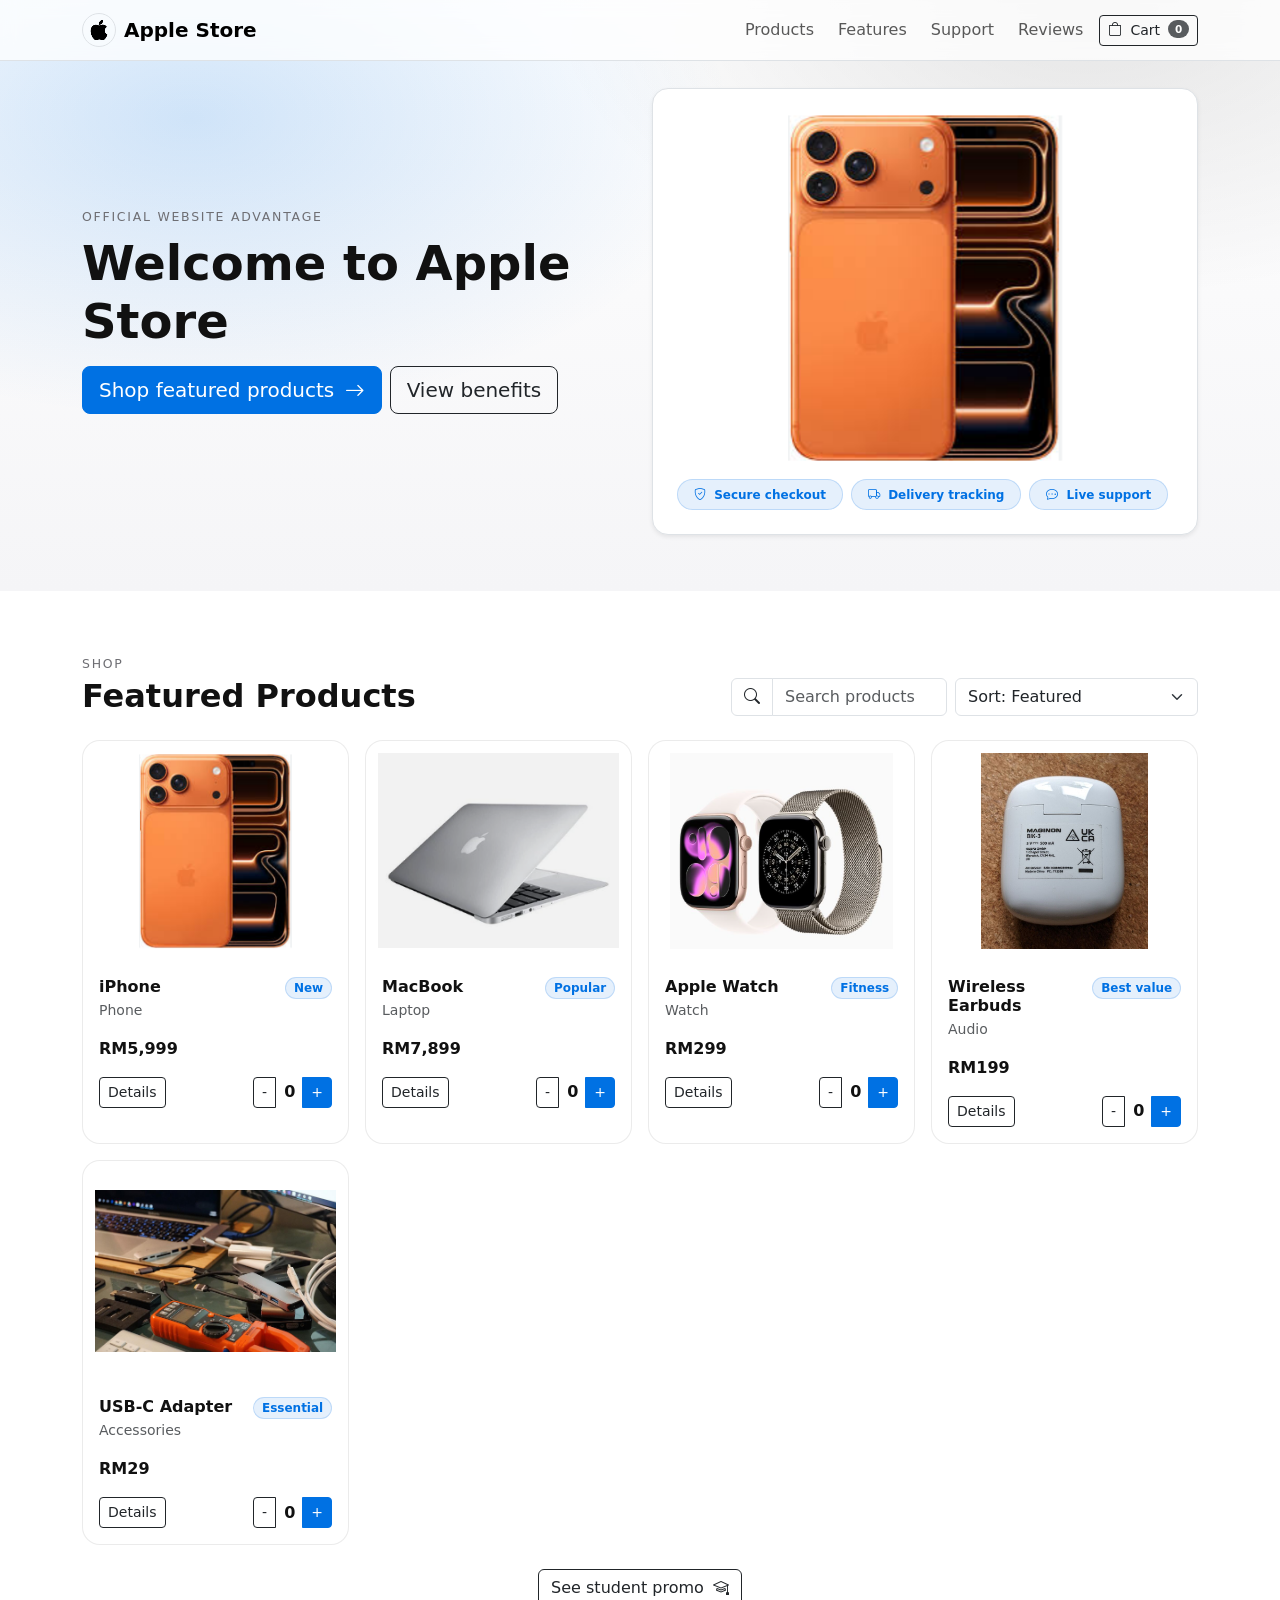
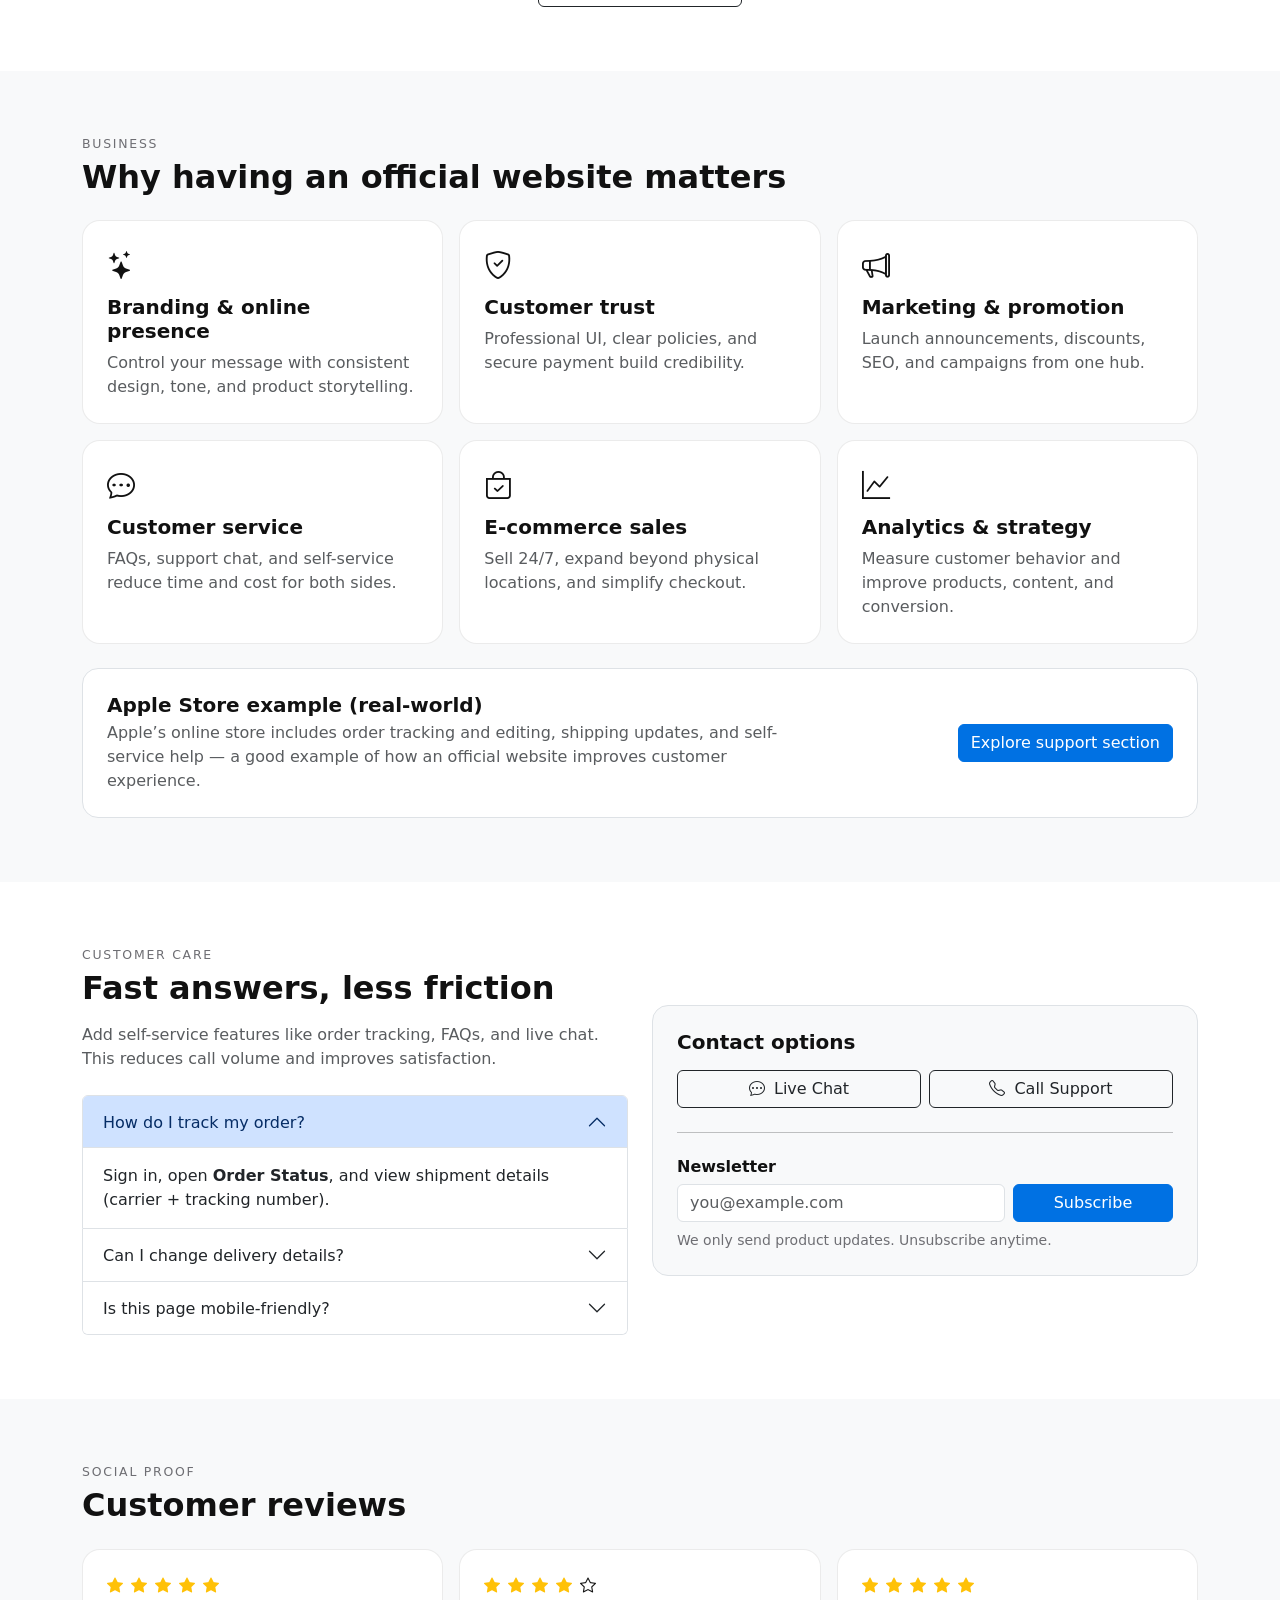
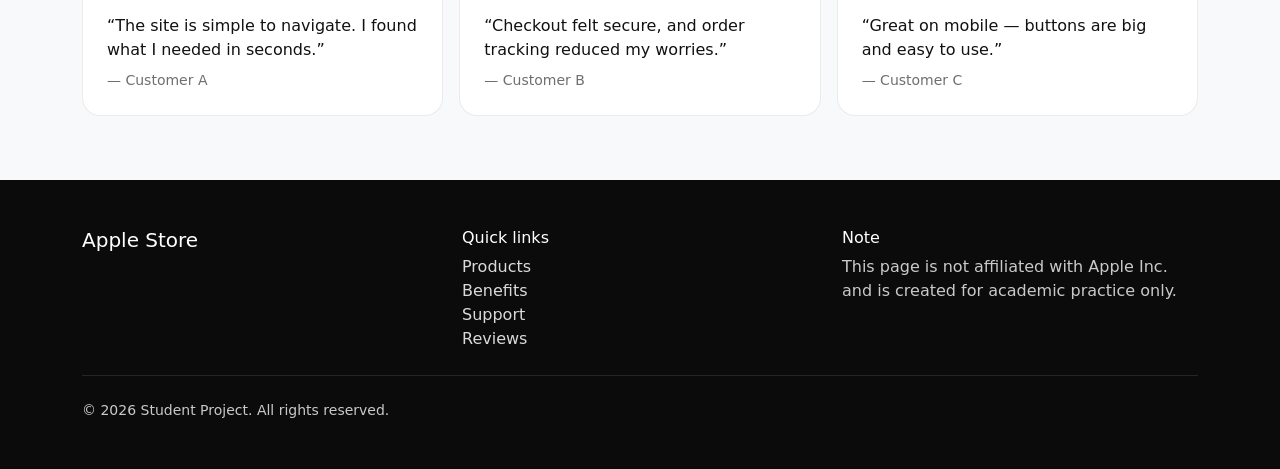
==== commit 96b4c5bf: "Update index.html" ====
--- a/index.html
+++ b/index.html
@@ -66,13 +66,13 @@
             <div id="heroCarousel" class="carousel slide" data-bs-ride="carousel" aria-label="Featured product carousel">
               <div class="carousel-inner rounded-4">
                 <div class="carousel-item active">
-                  <img src="./assets/iphone.jpg" class="d-block w-100" alt="Smartphone product photo">
+                  <img src="iphone.jpg" class="d-block w-100" alt="Smartphone product photo">
                 </div>
                 <div class="carousel-item">
-                  <img src="./assets/Macbook.jpg" class="d-block w-100" alt="Laptop product photo">
+                  <img src="Macbook.jpg" class="d-block w-100" alt="Laptop product photo">
                 </div>
                 <div class="carousel-item">
-                  <img src="./assets/apple watch.jpg" class="d-block w-100" alt="Smartwatch product photo">
+                  <img src="apple watch.jpg" class="d-block w-100" alt="Smartwatch product photo">
                 </div>
               </div>
               <button class="carousel-control-prev" type="button" data-bs-target="#heroCarousel" data-bs-slide="prev" aria-label="Previous">
@@ -459,7 +459,7 @@
         name: "iPhone",
         category: "Phone",
         price: 5999,
-        img: "./assets/iphone.jpg",
+        img: "iphone.jpg",
         tag: "New",
         desc: "A modern smartphone with powerful performance, advanced camera features, and premium design."
       },
@@ -468,7 +468,7 @@
         name: "MacBook",
         category: "Laptop",
         price: 7899,
-        img: "./assets/macbook.jpg",
+        img: "macbook.jpg",
         tag: "Popular",
         desc: "A lightweight and powerful laptop suitable for students, office work, and creative tasks."
       },
@@ -477,7 +477,7 @@
         name: "Apple Watch",
         category: "Watch",
         price: 299,
-        img: "./assets/apple watch.jpg",
+        img: "apple watch.jpg",
         tag: "Fitness",
         desc: "A smart watch that helps users track fitness, health, notifications, and daily activities."
       },
@@ -486,7 +486,7 @@
         name: "Wireless Earbuds",
         category: "Audio",
         price: 199,
-        img: "./assets/earbuds.jpg",
+        img: "earbuds.jpg",
         tag: "Best value",
         desc: "Wireless earbuds with clear sound quality, comfortable fit, and easy Bluetooth connection."
       },
@@ -495,7 +495,7 @@
         name: "USB-C Adapter",
         category: "Accessories",
         price: 29,
-        img: "./assets/adapter.jpg",
+        img: "adapter.jpg",
         tag: "Essential",
         desc: "A compact USB-C adapter used to connect devices such as USB drives, HDMI displays, and other accessories."
       }
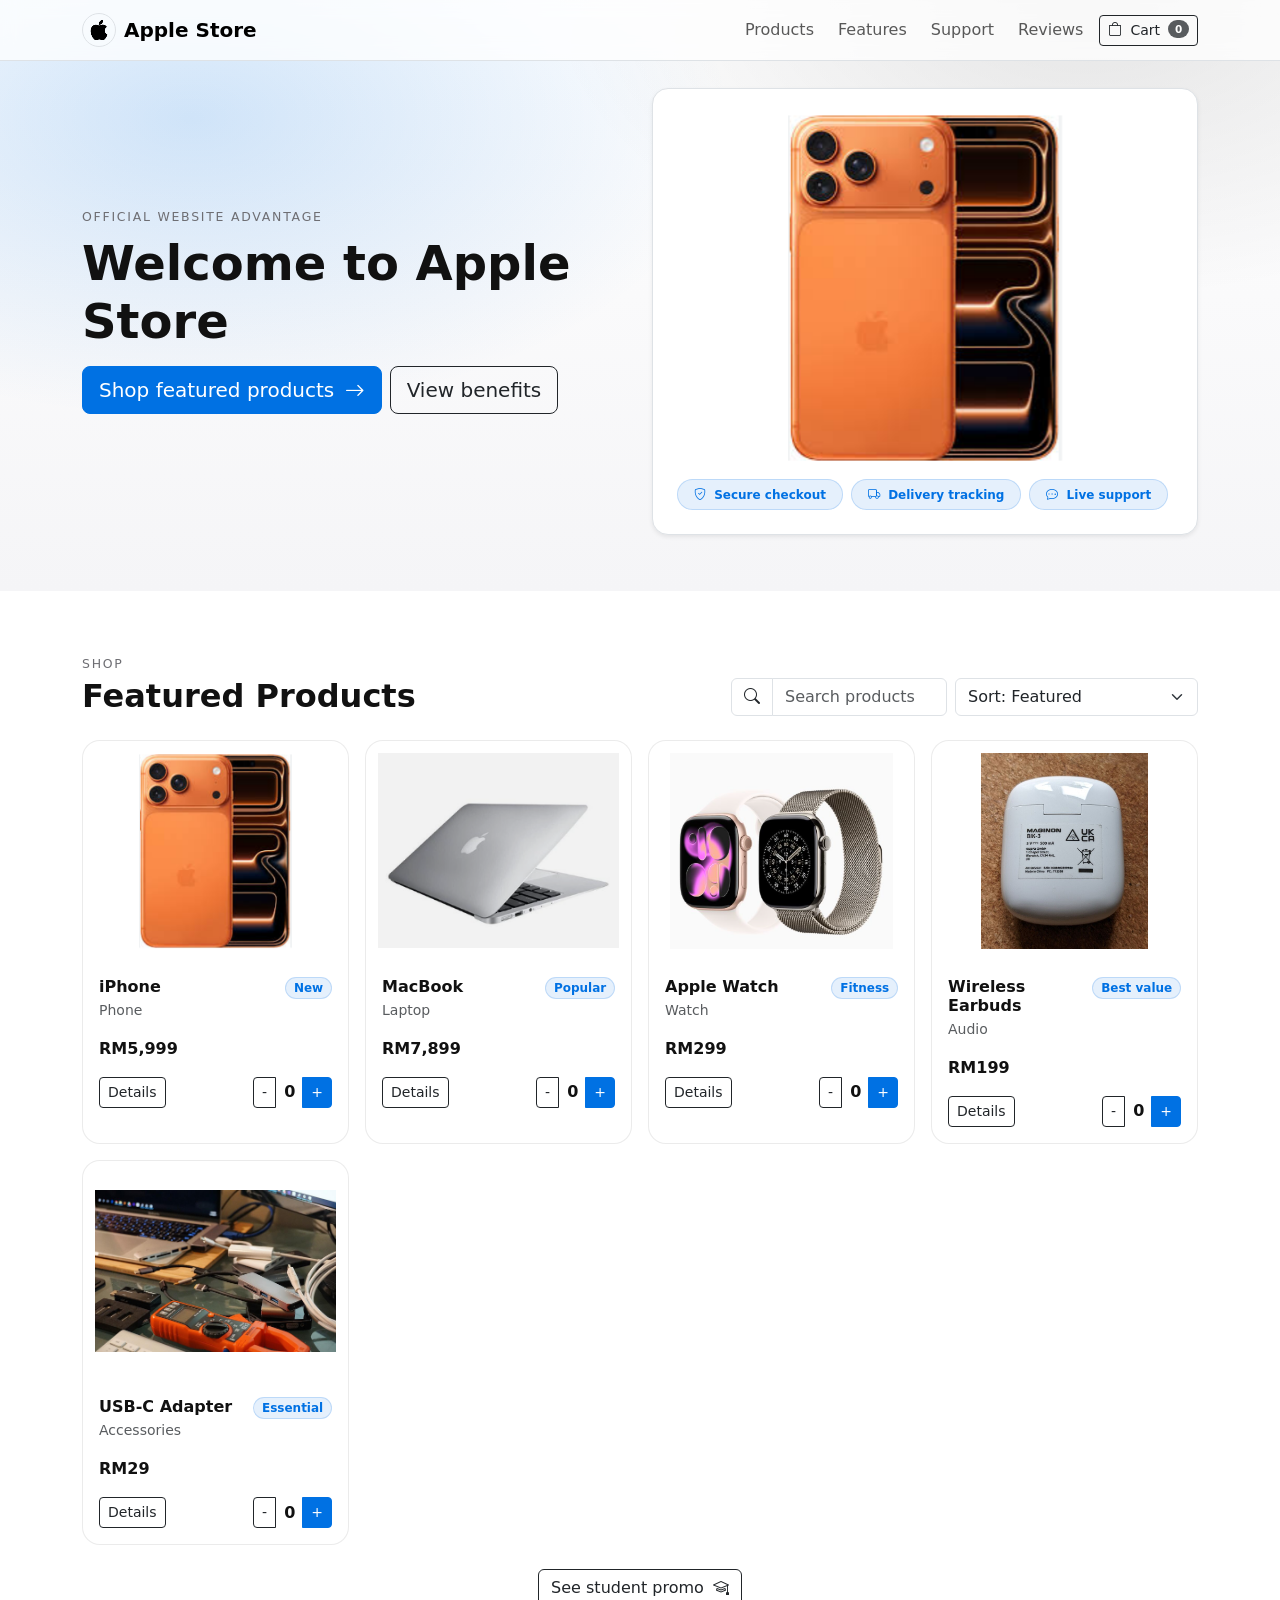
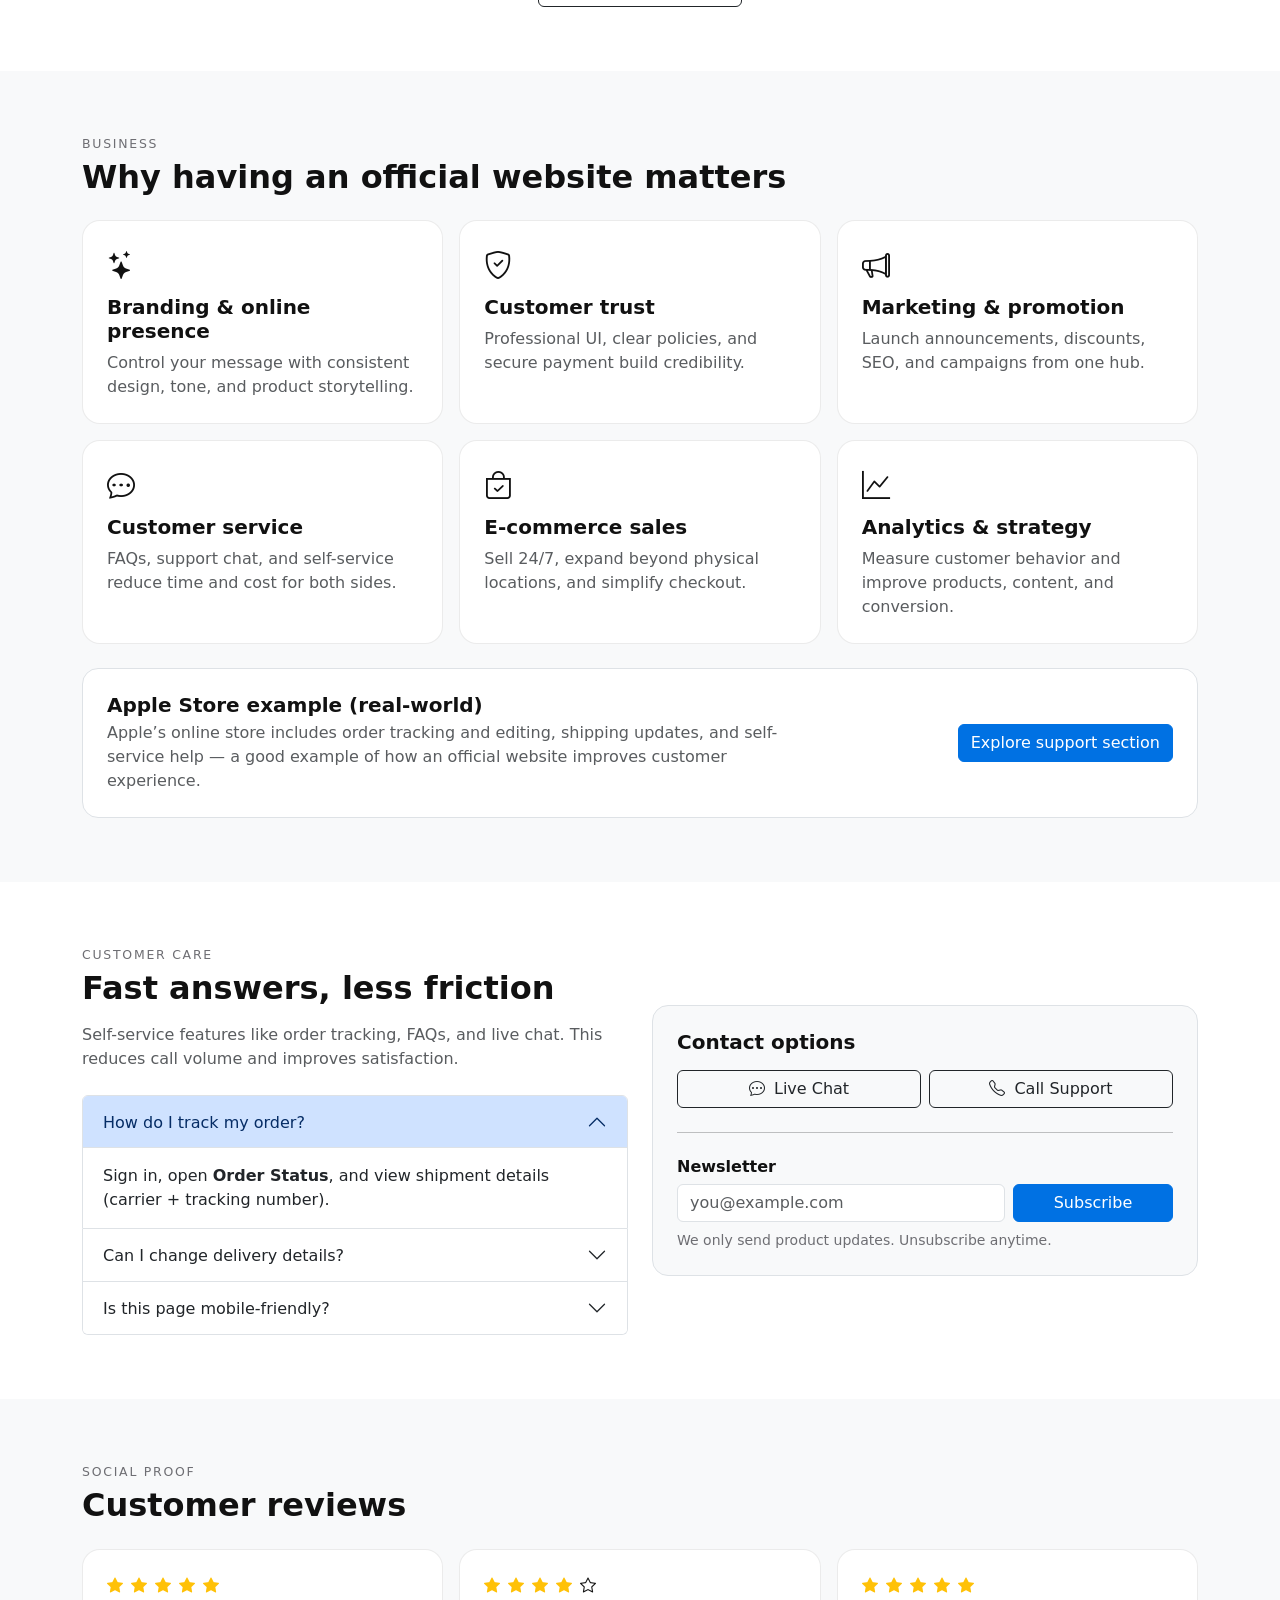
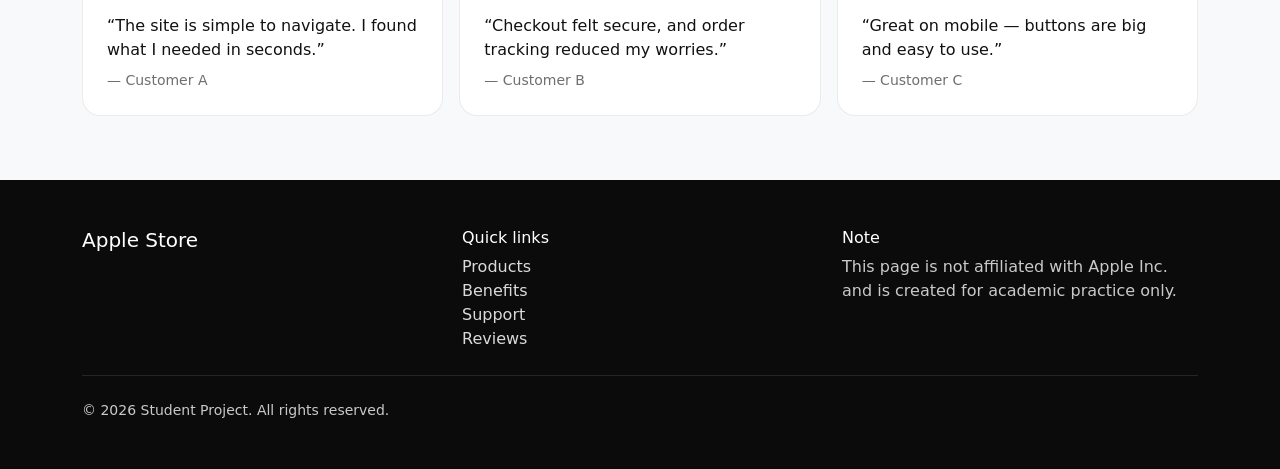
==== commit 88f7b688: "Update index.html" ====
--- a/index.html
+++ b/index.html
@@ -69,7 +69,7 @@
                   <img src="iphone.jpg" class="d-block w-100" alt="Smartphone product photo">
                 </div>
                 <div class="carousel-item">
-                  <img src="Macbook.jpg" class="d-block w-100" alt="Laptop product photo">
+                  <img src="macbook.jpg" class="d-block w-100" alt="Laptop product photo">
                 </div>
                 <div class="carousel-item">
                   <img src="apple watch.jpg" class="d-block w-100" alt="Smartwatch product photo">
@@ -203,7 +203,7 @@
           <p class="kicker mb-1">Customer care</p>
           <h2 class="fw-bold mb-3">Fast answers, less friction</h2>
           <p class="text-muted mb-4">
-            Add self-service features like order tracking, FAQs, and live chat. This reduces call volume and improves satisfaction.
+            Self-service features like order tracking, FAQs, and live chat. This reduces call volume and improves satisfaction.
           </p>
 
           <div class="accordion" id="supportFaq">
@@ -401,7 +401,6 @@
           <button type="button" class="btn-close" data-bs-dismiss="modal" aria-label="Close"></button>
         </div>
         <div class="modal-body">
-          <p class="mb-2">Example promo message:</p>
           <ul class="mb-0">
             <li>Save 10% on selected devices</li>
             <li>Free engraving on accessories</li>
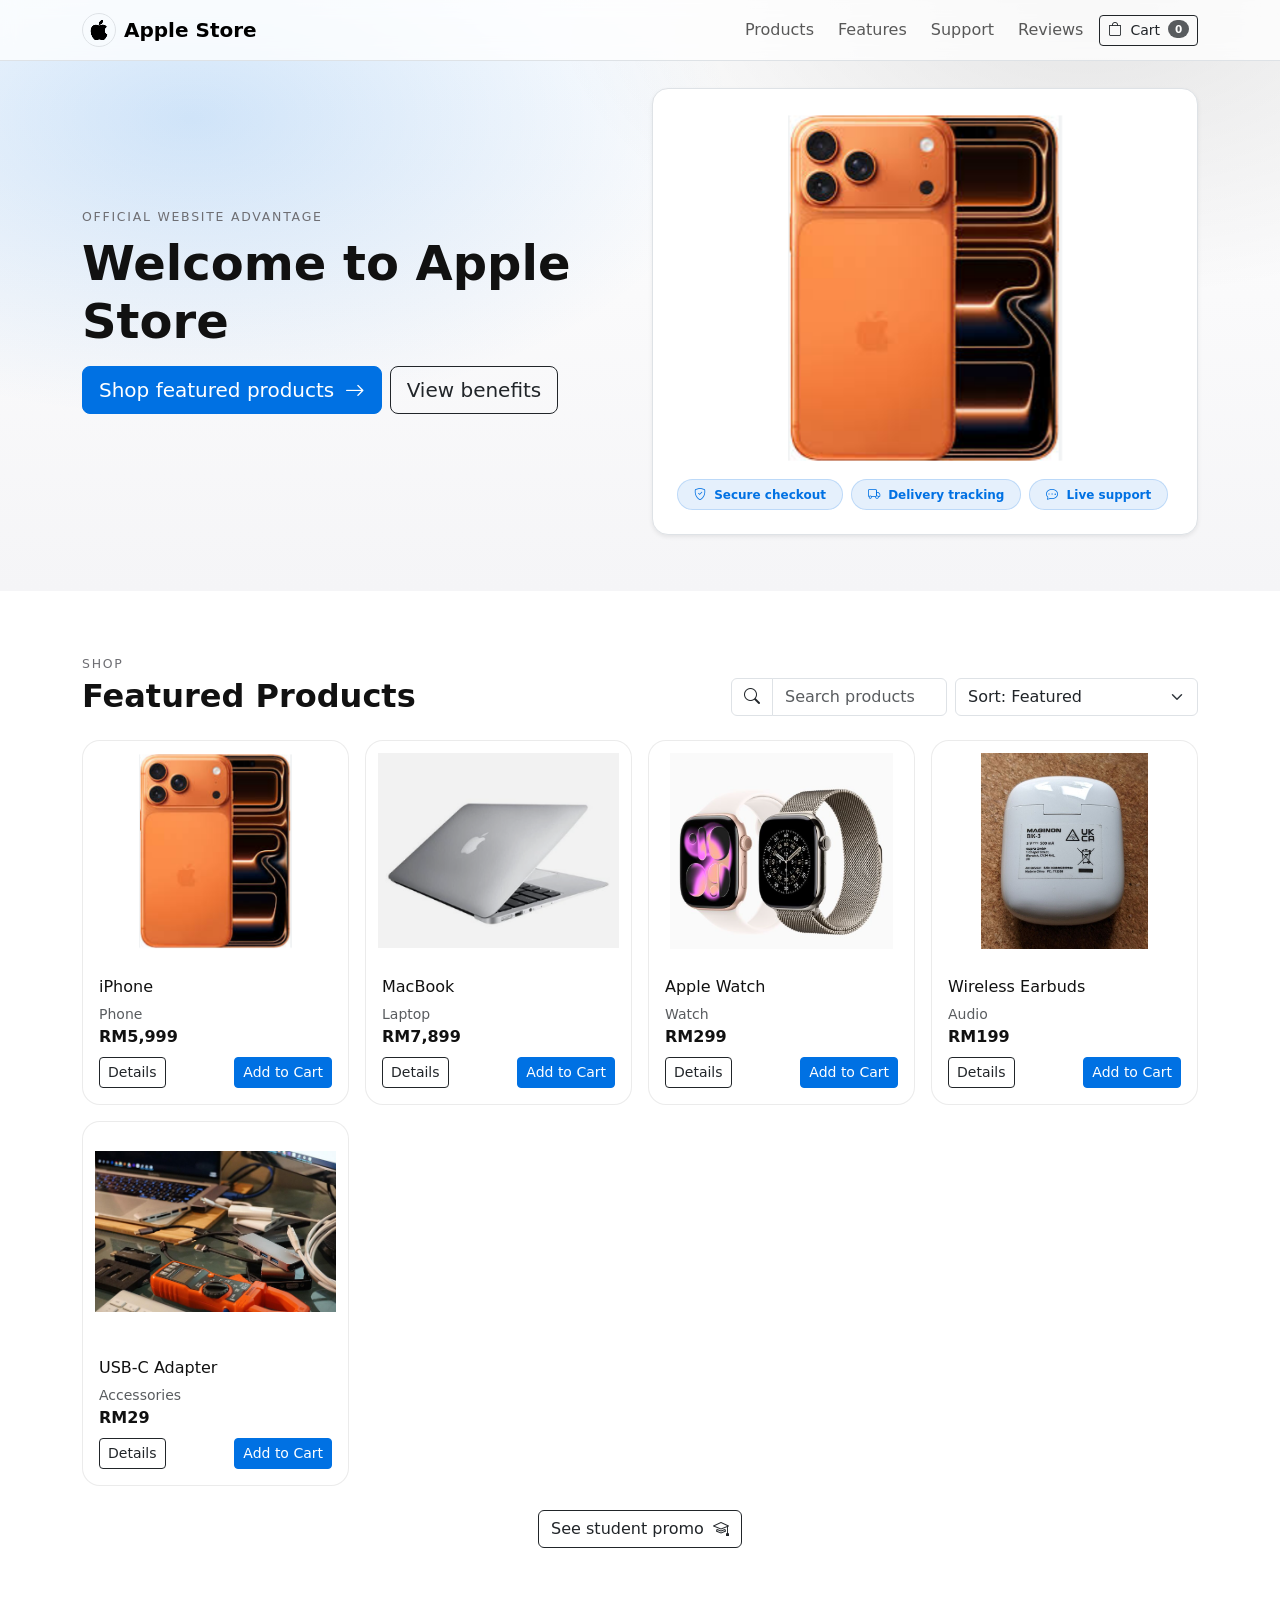
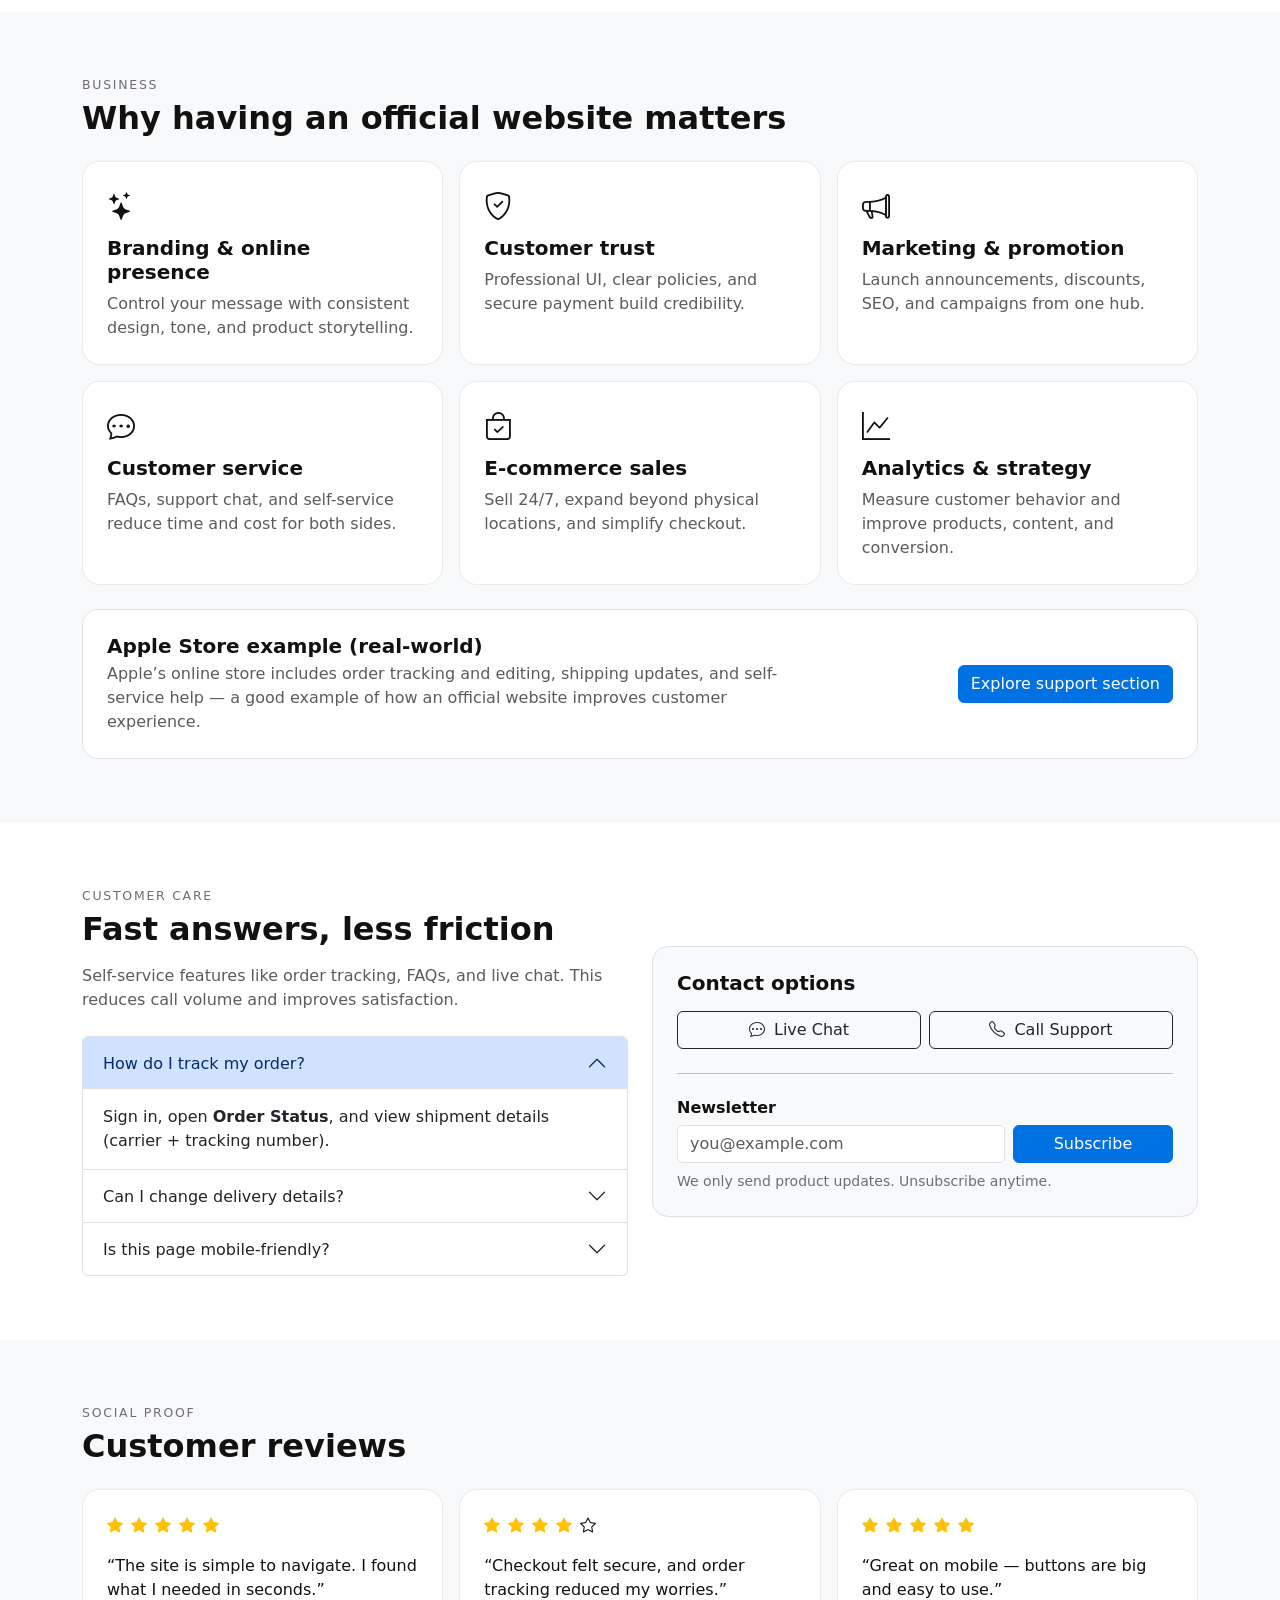
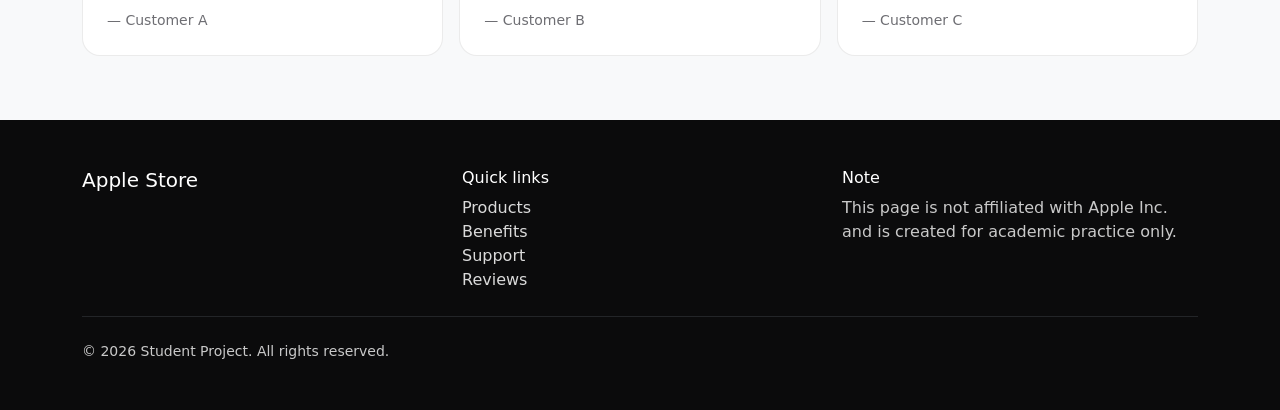
==== commit 3982c395: "Update index.html" ====
--- a/index.html
+++ b/index.html
@@ -8,6 +8,7 @@
   <link href="https://cdn.jsdelivr.net/npm/bootstrap@5.3.3/dist/css/bootstrap.min.css" rel="stylesheet">
   <link href="https://cdn.jsdelivr.net/npm/bootstrap-icons@1.11.3/font/bootstrap-icons.min.css" rel="stylesheet">
   <link href="./style.css" rel="stylesheet">
+  
 
   <meta name="description" content="Educational Apple Store style landing page example built with HTML, CSS, and Bootstrap.">
 </head>
@@ -450,297 +451,9 @@
   </div>
 
   <script src="https://cdn.jsdelivr.net/npm/bootstrap@5.3.3/dist/js/bootstrap.bundle.min.js"></script>
-
-  <script>
-    const PRODUCTS = [
-      {
-        id: "phone",
-        name: "iPhone",
-        category: "Phone",
-        price: 5999,
-        img: "iphone.jpg",
-        tag: "New",
-        desc: "A modern smartphone with powerful performance, advanced camera features, and premium design."
-      },
-      {
-        id: "laptop",
-        name: "MacBook",
-        category: "Laptop",
-        price: 7899,
-        img: "macbook.jpg",
-        tag: "Popular",
-        desc: "A lightweight and powerful laptop suitable for students, office work, and creative tasks."
-      },
-      {
-        id: "watch",
-        name: "Apple Watch",
-        category: "Watch",
-        price: 299,
-        img: "apple watch.jpg",
-        tag: "Fitness",
-        desc: "A smart watch that helps users track fitness, health, notifications, and daily activities."
-      },
-      {
-        id: "earbuds",
-        name: "Wireless Earbuds",
-        category: "Audio",
-        price: 199,
-        img: "earbuds.jpg",
-        tag: "Best value",
-        desc: "Wireless earbuds with clear sound quality, comfortable fit, and easy Bluetooth connection."
-      },
-      {
-        id: "accessory",
-        name: "USB-C Adapter",
-        category: "Accessories",
-        price: 29,
-        img: "adapter.jpg",
-        tag: "Essential",
-        desc: "A compact USB-C adapter used to connect devices such as USB drives, HDMI displays, and other accessories."
-      }
-    ];
-
-    const productGrid = document.getElementById("productGrid");
-    const searchInput = document.getElementById("searchInput");
-    const sortSelect = document.getElementById("sortSelect");
-
-    let cart = [];
-    const cartCount = document.getElementById("cartCount");
-    const cartItems = document.getElementById("cartItems");
-    const cartSubtotal = document.getElementById("cartSubtotal");
-
-    const toastEl = document.getElementById("appToast");
-    const toastBody = document.getElementById("toastBody");
-    const toast = new bootstrap.Toast(toastEl, { delay: 2000 });
-
-    function money(n) {
-      return "RM" + n.toLocaleString();
-    }
-
-    function showToast(msg) {
-      toastBody.textContent = msg;
-      toast.show();
-    }
-
-    function renderProducts(list) {
-      productGrid.innerHTML = "";
-
-      list.forEach(p => {
-        const item = cart.find(x => x.id === p.id);
-        const qty = item ? item.qty : 0;
-
-        const col = document.createElement("div");
-        col.className = "col-sm-6 col-lg-4 col-xl-3";
-
-        col.innerHTML = `
-          <div class="product-card h-100">
-            <img src="${p.img}" alt="${p.name}">
-            <div class="p-3">
-              <div class="d-flex justify-content-between align-items-start gap-2">
-                <div>
-                  <h6 class="fw-semibold mb-1">${p.name}</h6>
-                  <div class="text-muted small">${p.category}</div>
-                </div>
-                <span class="badge badge-soft rounded-pill">${p.tag}</span>
-              </div>
-
-              <div class="d-flex justify-content-between align-items-center mt-3">
-                <div class="price">${money(p.price)}</div>
-              </div>
-
-              <div class="d-flex justify-content-between align-items-center mt-3">
-                <button class="btn btn-outline-dark btn-sm" data-action="details" data-id="${p.id}">
-                  Details
-                </button>
-
-                <div class="btn-group align-items-center">
-                  <button class="btn btn-outline-dark btn-sm" data-action="minus" data-id="${p.id}">
-                    -
-                  </button>
-
-                  <span class="px-2 fw-semibold">${qty}</span>
-
-                  <button class="btn btn-brand btn-sm" data-action="add" data-id="${p.id}">
-                    +
-                  </button>
-                </div>
-              </div>
-            </div>
-          </div>
-        `;
-
-        productGrid.appendChild(col);
-      });
-    }
-
-    function updateCartUI() {
-      cartCount.textContent = cart.reduce((s, i) => s + i.qty, 0);
-      const subtotal = cart.reduce((s, i) => s + i.qty * i.price, 0);
-      cartSubtotal.textContent = money(subtotal);
-
-      if (cart.length === 0) {
-        cartItems.innerHTML = '<p class="text-muted mb-0">No items yet. Add a product to begin.</p>';
-        return;
-      }
-
-      cartItems.innerHTML = "";
-
-      cart.forEach(item => {
-        const row = document.createElement("div");
-        row.className = "d-flex gap-3 align-items-center";
-
-        row.innerHTML = `
-          <img src="${item.img}" alt="${item.name}" class="rounded-3 border" style="width:64px;height:64px;object-fit:cover">
-
-          <div class="flex-grow-1">
-            <div class="fw-semibold">${item.name}</div>
-            <div class="text-muted small">${money(item.price)}</div>
-          </div>
-
-          <div class="btn-group align-items-center">
-            <button class="btn btn-outline-dark btn-sm" data-action="remove" data-id="${item.id}">-</button>
-            <span class="px-2 fw-semibold">${item.qty}</span>
-            <button class="btn btn-outline-dark btn-sm" data-action="add" data-id="${item.id}">+</button>
-          </div>
-        `;
-
-        cartItems.appendChild(row);
-      });
-    }
-
-    function addToCart(id) {
-      const p = PRODUCTS.find(x => x.id === id);
-      if (!p) return;
-
-      const existing = cart.find(x => x.id === id);
-
-      if (existing) {
-        existing.qty += 1;
-      } else {
-        cart.push({ ...p, qty: 1 });
-      }
-
-      updateCartUI();
-      applyFilters();
-      showToast(`${p.name} added to cart`);
-    }
-
-    function removeFromCart(id) {
-      const idx = cart.findIndex(x => x.id === id);
-      if (idx < 0) return;
-
-      cart[idx].qty -= 1;
-
-      if (cart[idx].qty <= 0) {
-        cart.splice(idx, 1);
-      }
-
-      updateCartUI();
-      applyFilters();
-    }
-
-    productGrid.addEventListener("click", (e) => {
-      const btn = e.target.closest("[data-action]");
-      if (!btn) return;
-
-      const id = btn.getAttribute("data-id");
-      const action = btn.getAttribute("data-action");
-
-      if (action === "add") {
-        addToCart(id);
-      }
-
-      if (action === "minus") {
-        removeFromCart(id);
-      }
-
-      if (action === "details") {
-        const p = PRODUCTS.find(x => x.id === id);
-        if (!p) return;
-
-        document.getElementById("modalTitle").textContent = p.name;
-        document.getElementById("modalImg").src = p.img;
-        document.getElementById("modalImg").alt = p.name;
-        document.getElementById("modalCategory").textContent = p.category;
-        document.getElementById("modalPrice").textContent = money(p.price);
-        document.getElementById("modalDesc").textContent = p.desc;
-
-        document.getElementById("modalAddCart").onclick = () => {
-          addToCart(p.id);
-        };
-
-        const modal = new bootstrap.Modal(document.getElementById("productModal"));
-        modal.show();
-      }
-    });
-
-    cartItems.addEventListener("click", (e) => {
-      const btn = e.target.closest("button");
-      if (!btn) return;
-
-      const id = btn.getAttribute("data-id");
-      const action = btn.getAttribute("data-action");
-
-      if (action === "add") {
-        addToCart(id);
-      }
-
-      if (action === "remove") {
-        removeFromCart(id);
-      }
-    });
-
-    document.getElementById("clearCartBtn").addEventListener("click", () => {
-      cart = [];
-      updateCartUI();
-      applyFilters();
-      showToast("Cart cleared");
-    });
-
-    document.getElementById("checkoutBtn").addEventListener("click", () => {
-      showToast("Checkout (demo) — integrate payment gateway here");
-    });
-
-    document.getElementById("chatBtn").addEventListener("click", () => {
-      showToast("Live chat (demo) opened");
-    });
-
-    document.getElementById("callBtn").addEventListener("click", () => {
-      showToast("Calling support (demo)");
-    });
-
-    document.getElementById("newsletterForm").addEventListener("submit", (e) => {
-      e.preventDefault();
-      const email = document.getElementById("newsletterEmail").value.trim();
-      if (!email) return;
-
-      showToast(`Subscribed: ${email}`);
-      e.target.reset();
-    });
-
-    function applyFilters() {
-      const q = searchInput.value.trim().toLowerCase();
-
-      let list = PRODUCTS.filter(p =>
-        p.name.toLowerCase().includes(q) || p.category.toLowerCase().includes(q)
-      );
-
-      if (sortSelect.value === "priceLow") {
-        list = [...list].sort((a, b) => a.price - b.price);
-      }
-
-      if (sortSelect.value === "priceHigh") {
-        list = [...list].sort((a, b) => b.price - a.price);
-      }
-
-      renderProducts(list);
-    }
-
-    searchInput.addEventListener("input", applyFilters);
-    sortSelect.addEventListener("change", applyFilters);
-
-    renderProducts(PRODUCTS);
-    updateCartUI();
-  </script>
+  <script src="index.js"></script>
+  
+
+
 </body>
 </html>
